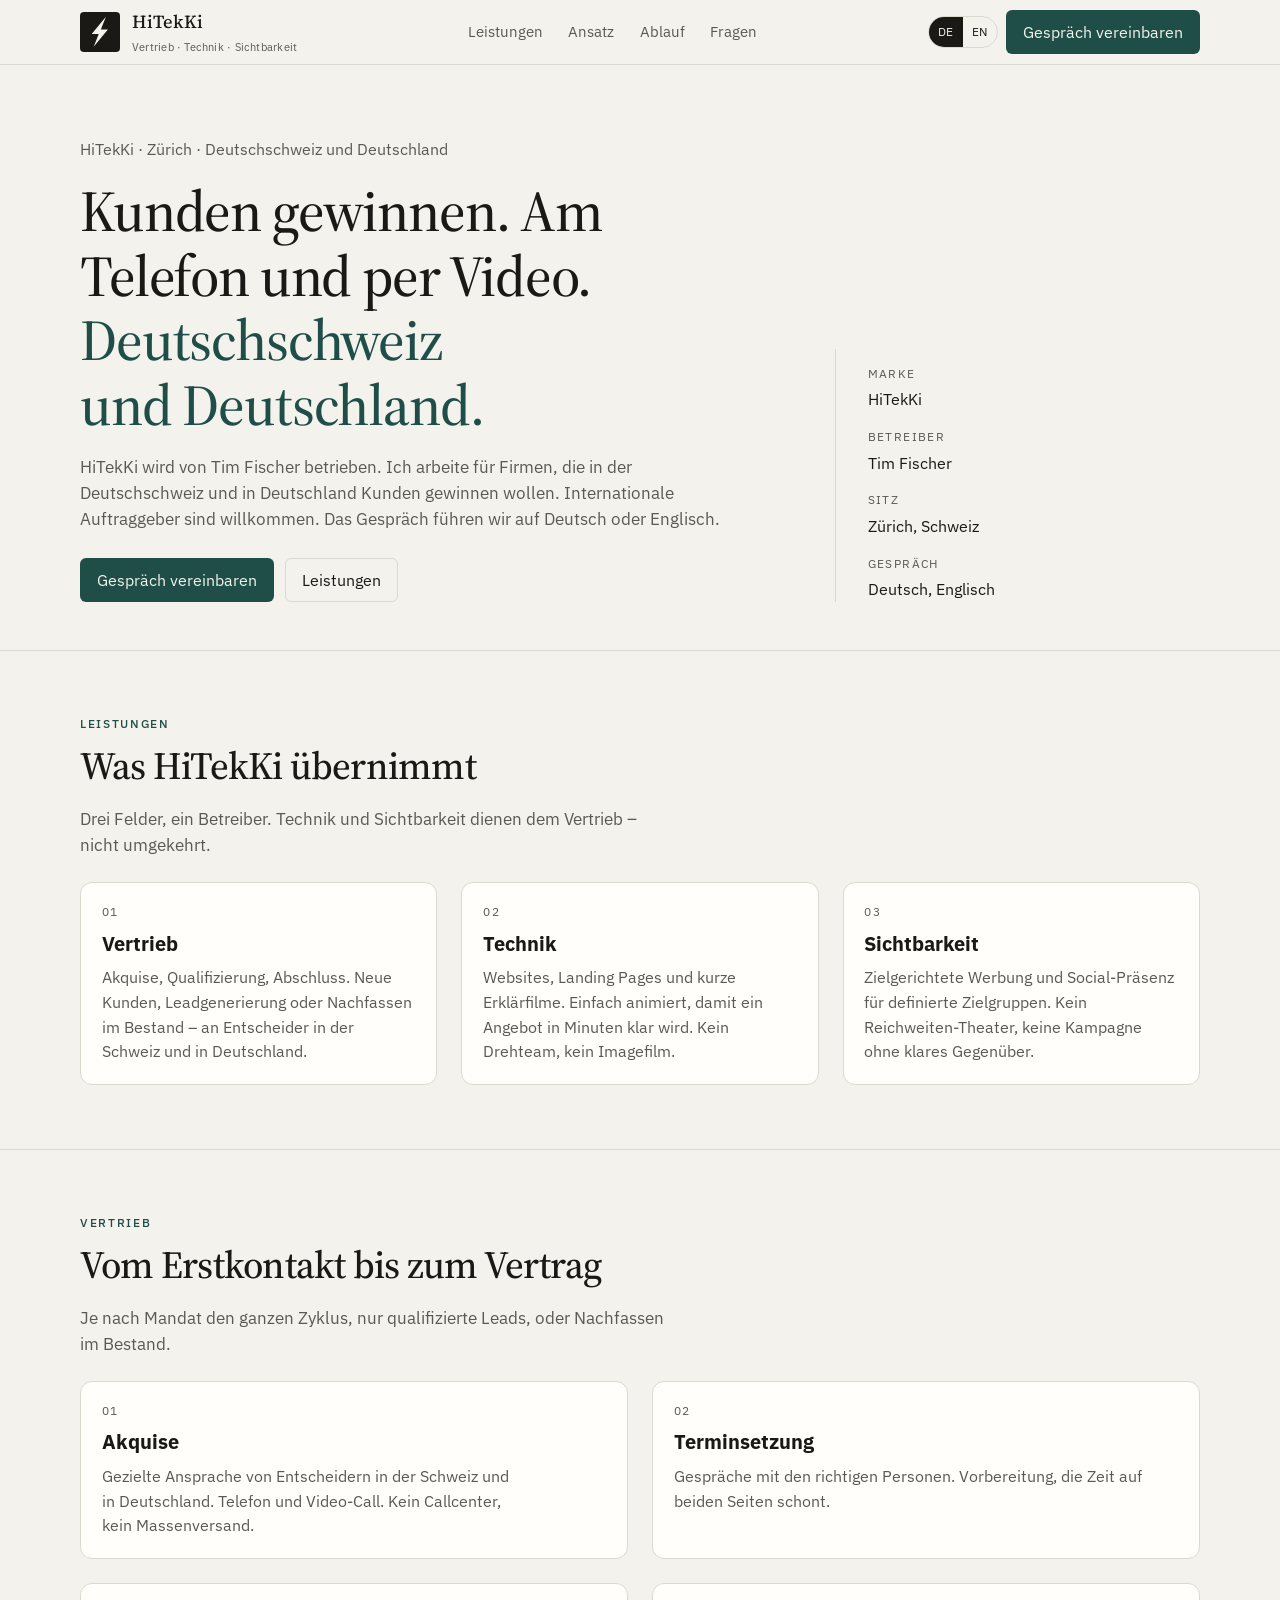
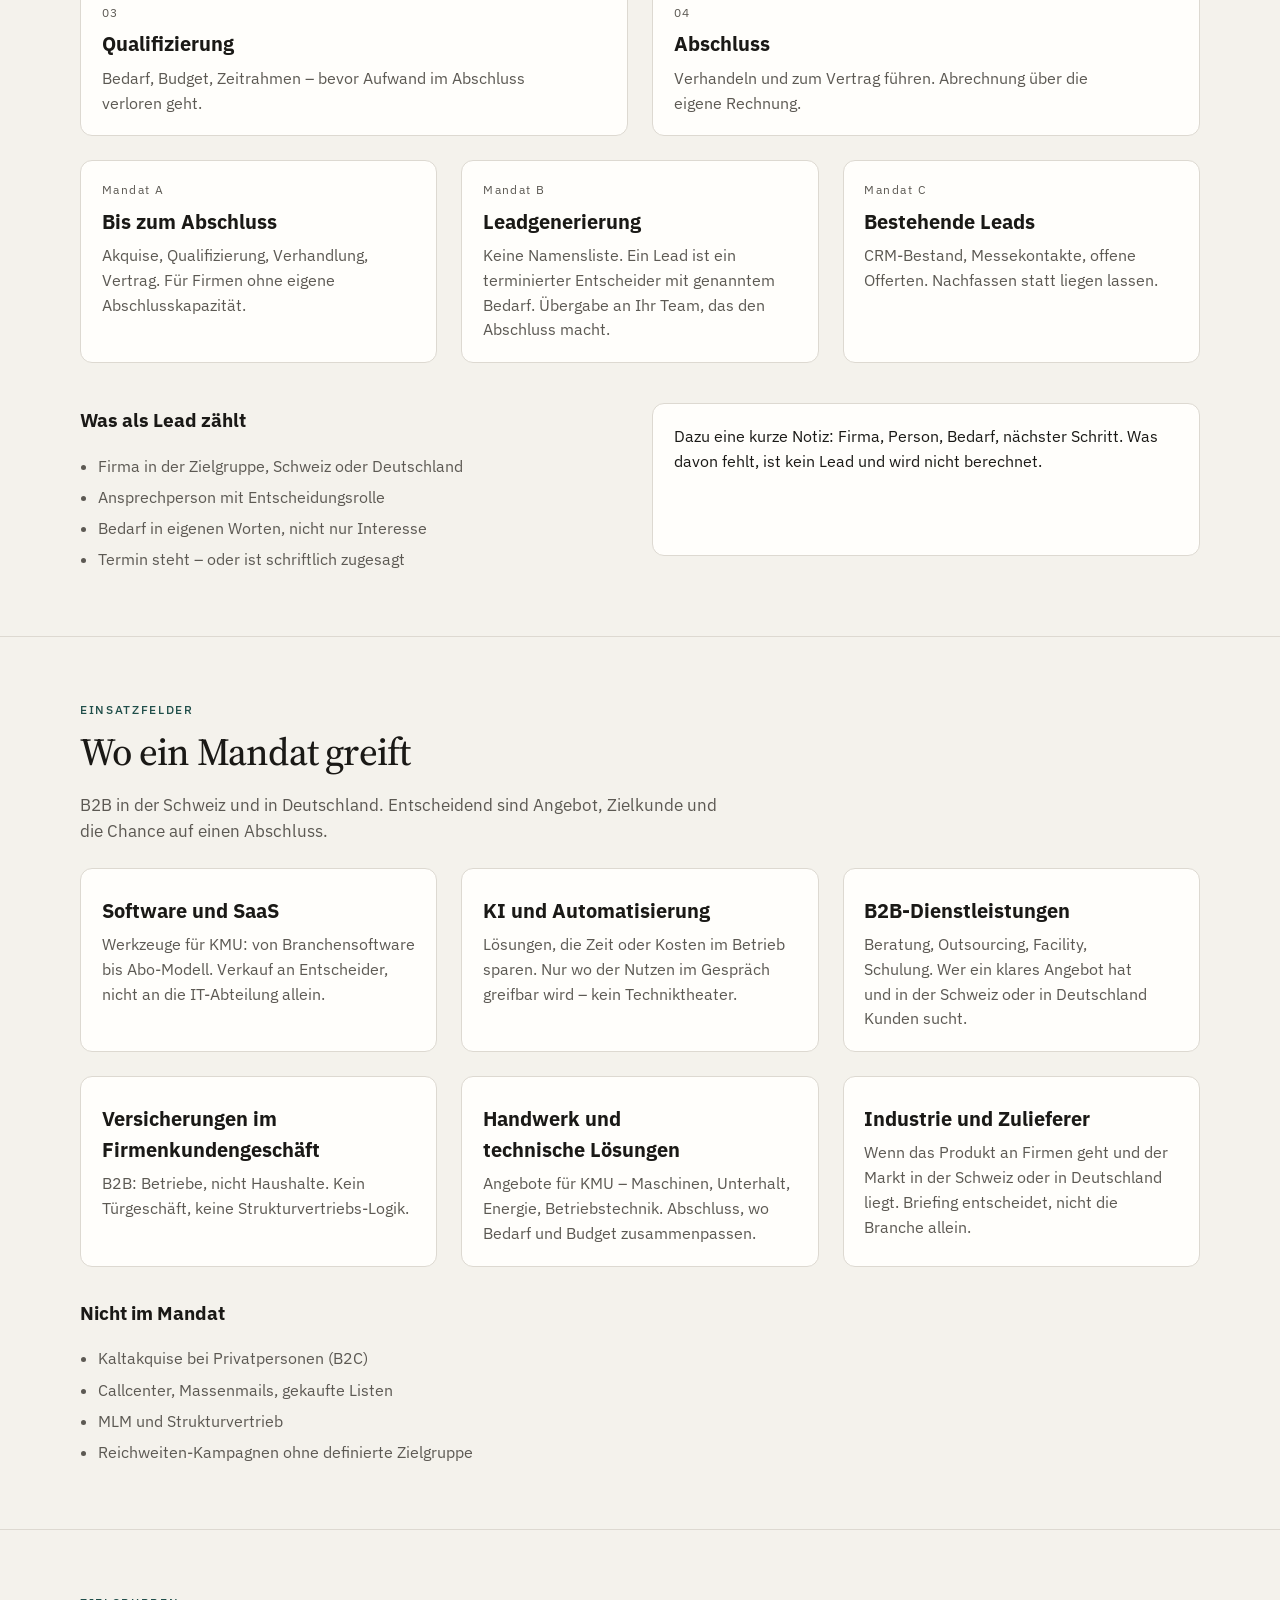
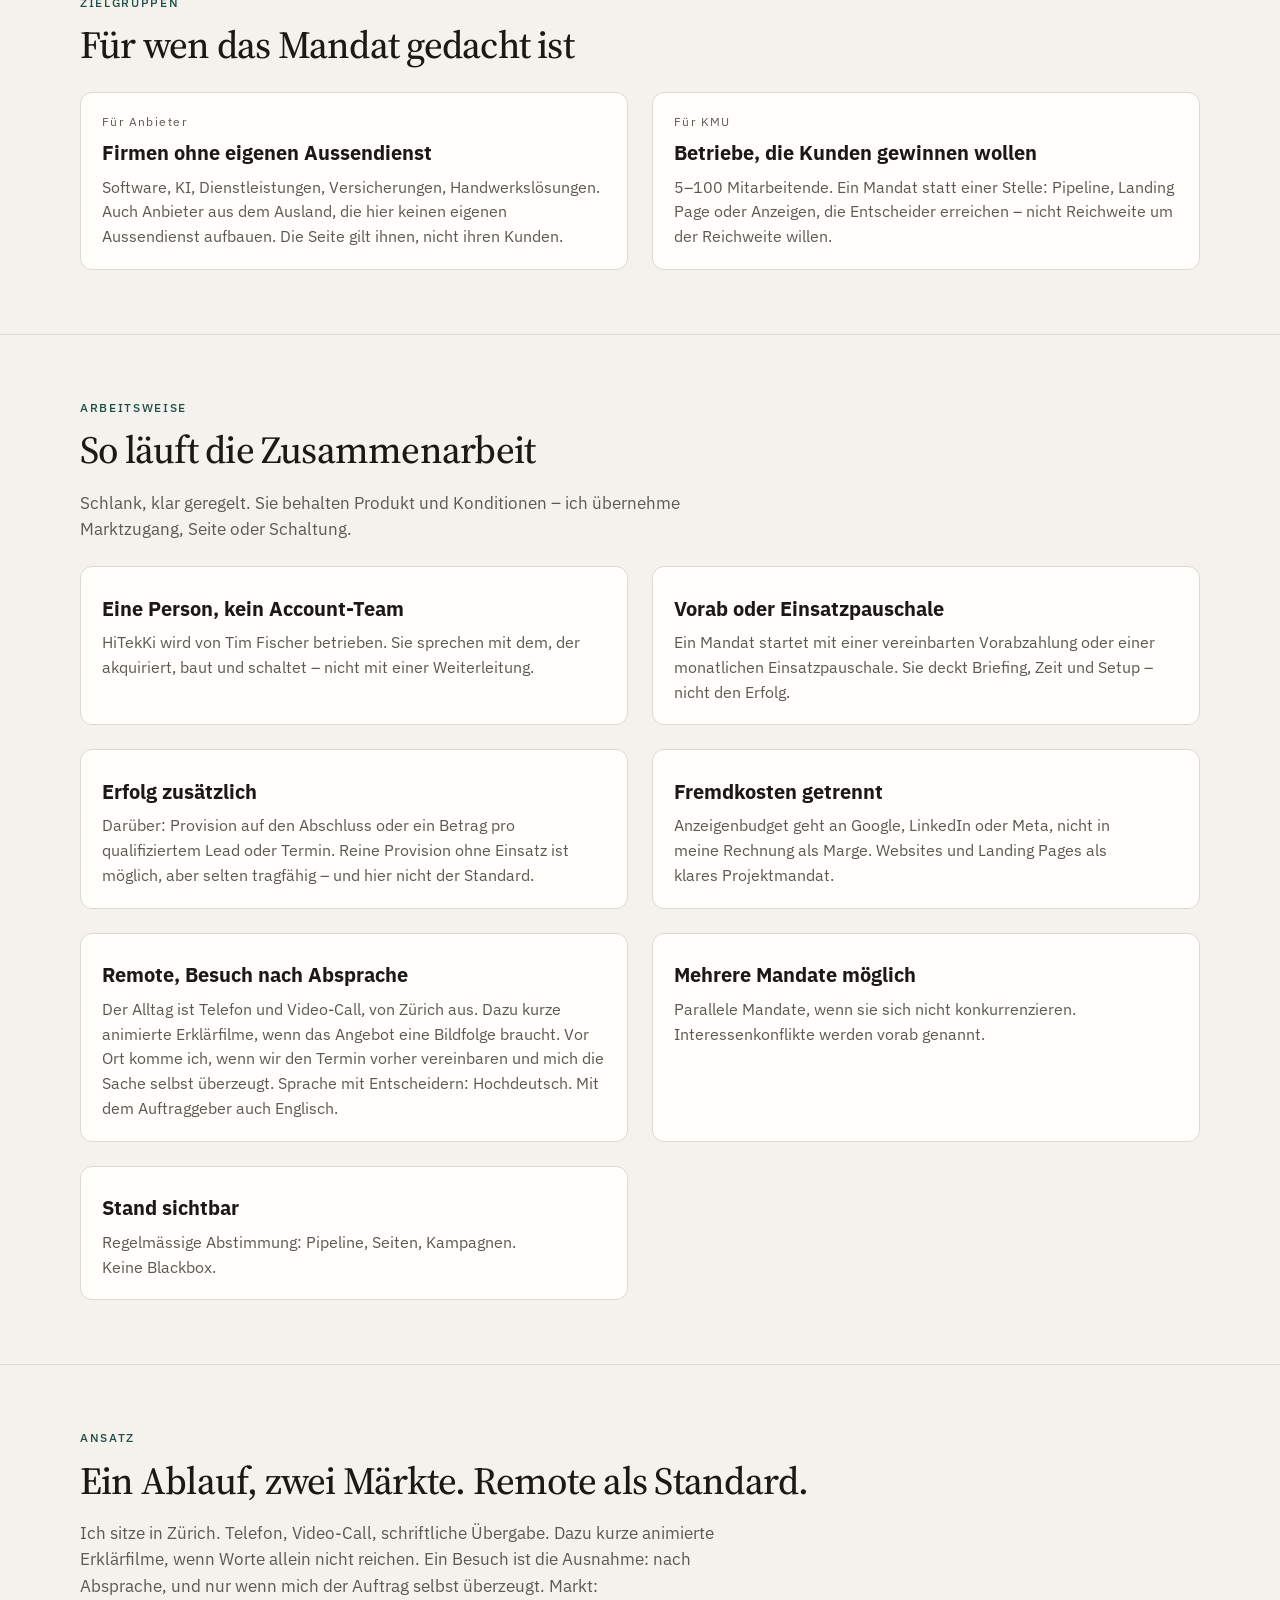
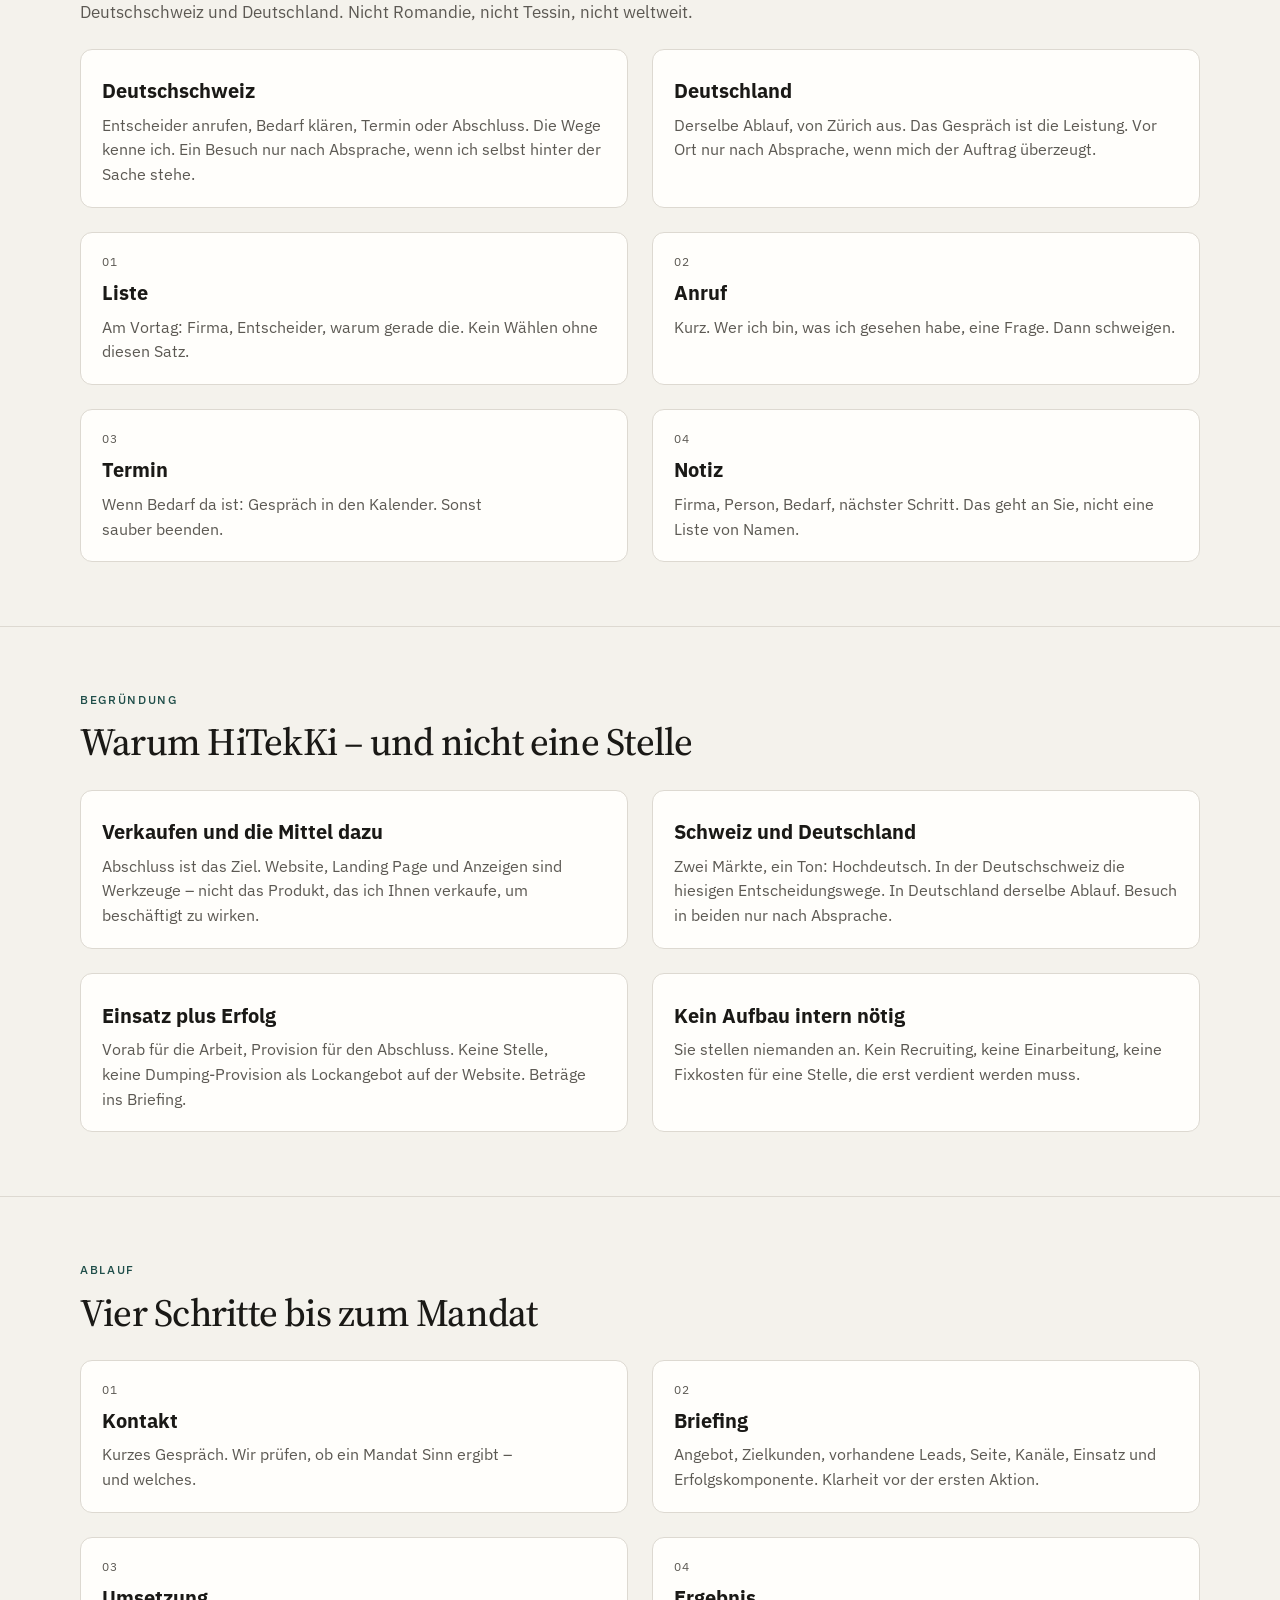
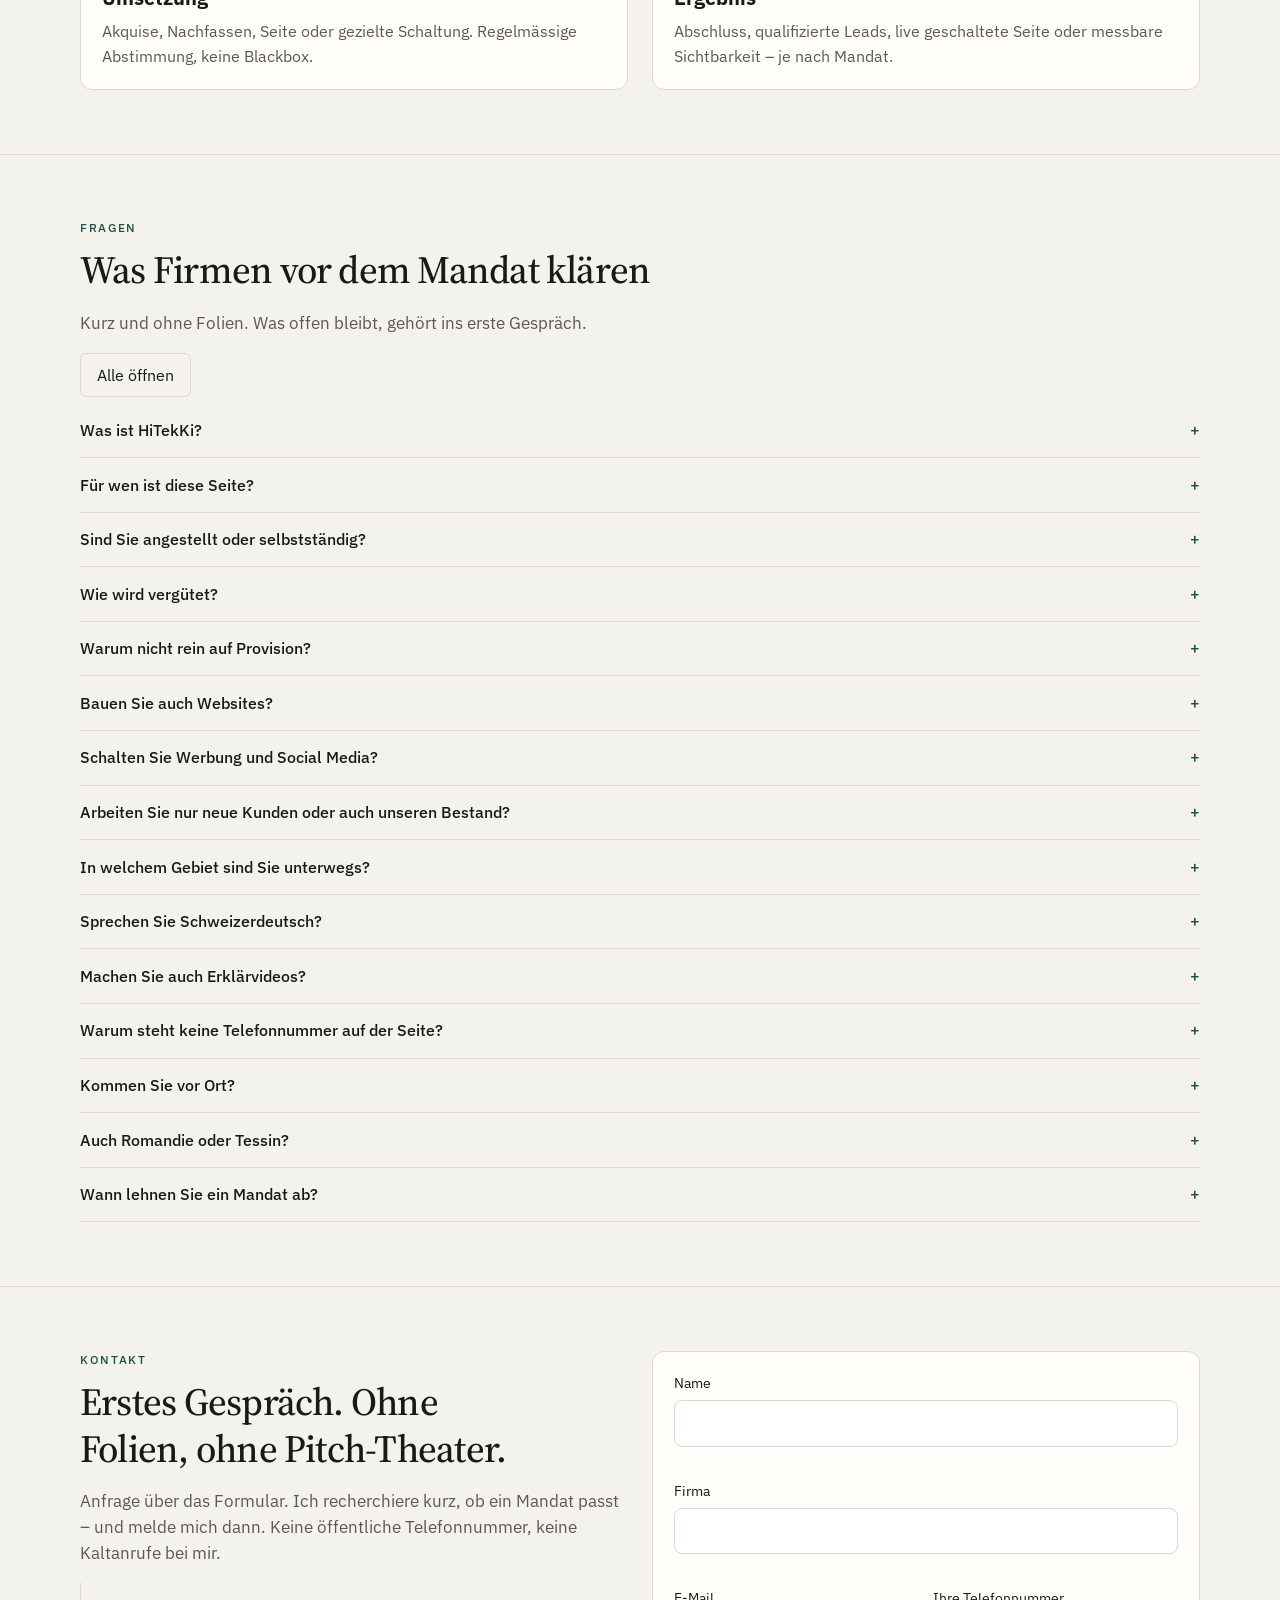
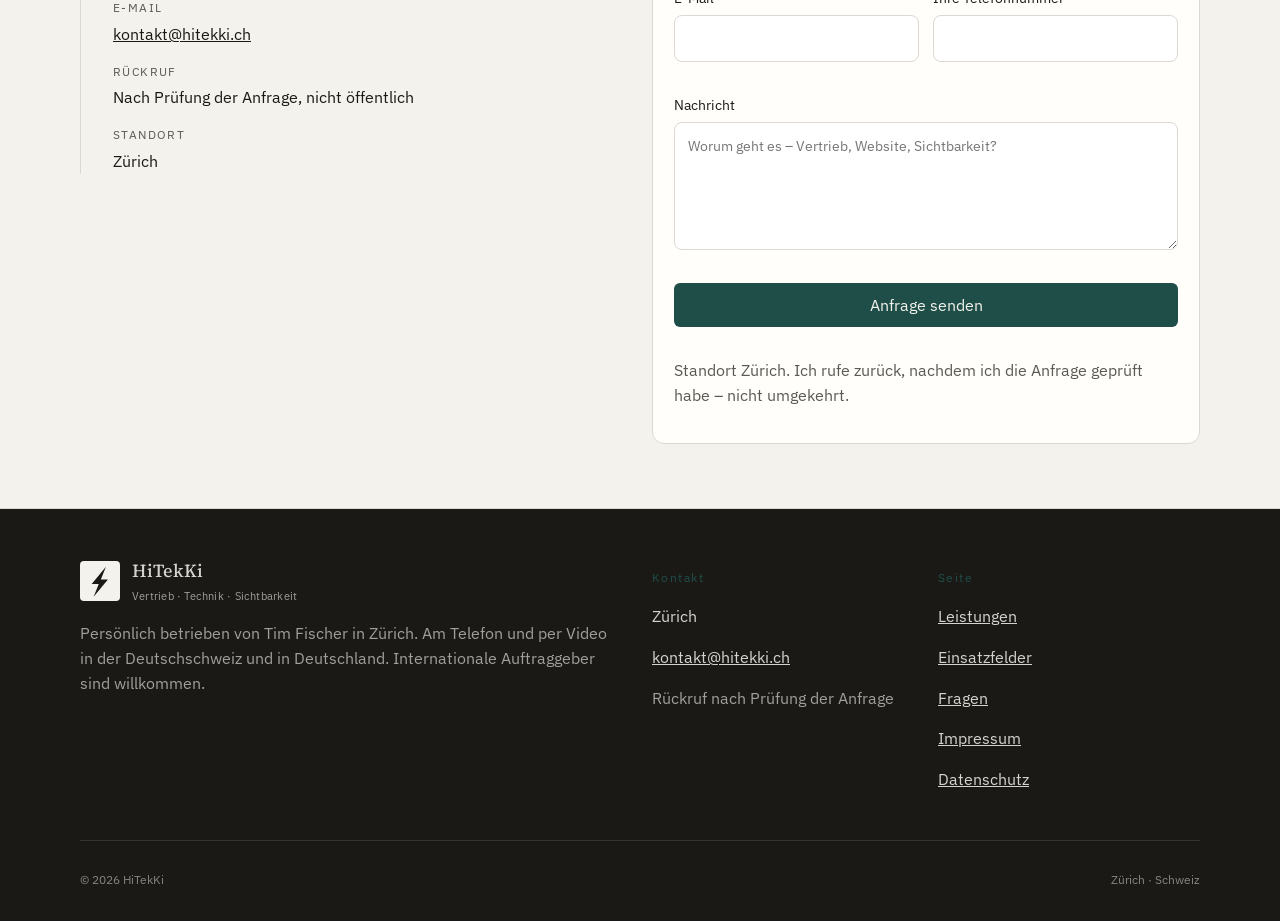
==== index.html @ 2781e3ed "Add index.html" ====
<!doctype html>
<html lang="de">
<head>
  <meta charset="utf-8">
  <meta name="viewport" content="width=device-width, initial-scale=1">
  <title>HiTekKi · Vertrieb · Technik · Sichtbarkeit</title>
  <meta name="description" content="HiTekKi – persönlich betrieben von Tim Fischer in Zürich. B2B-Vertrieb am Telefon und online für die Deutschschweiz und Deutschland.">
  <meta name="theme-color" content="#F4F2EC">
  <link rel="icon" href="favicon.svg" type="image/svg+xml">
  <link rel="preconnect" href="https://fonts.googleapis.com">
  <link rel="preconnect" href="https://fonts.gstatic.com" crossorigin>
  <link href="https://fonts.googleapis.com/css2?family=IBM+Plex+Sans:wght@400;500;600&family=Source+Serif+4:opsz,wght@8..60,500;8..60,600&display=swap" rel="stylesheet">
  <link rel="stylesheet" href="style.css">
</head>
<body>
  <header class="header">
    <div class="wrap header-bar">
      <a class="logo" href="index.html" aria-label="HiTekKi, Startseite">
        <span class="bolt" aria-hidden="true"><svg viewBox="0 0 76 136" fill="currentColor"><path d="M64.5 3 42.5 58.5H73L11.5 133 33.5 77.5H3Z"/></svg></span>
        <span><strong>HiTekKi</strong><small>Vertrieb · Technik · Sichtbarkeit</small></span>
      </a>
      <nav class="nav" aria-label="Hauptnavigation">
        <a href="#leistungen" data-i18n="nav.services">Leistungen</a>
        <a href="#ansatz" data-i18n="nav.approach">Ansatz</a>
        <a href="#ablauf" data-i18n="nav.process">Ablauf</a>
        <a href="#fragen" data-i18n="nav.questions">Fragen</a>
      </nav>
      <div class="header-actions">
        <div class="lang" role="group" aria-label="Sprache">
          <button type="button" data-lang="de" aria-pressed="true">DE</button>
          <button type="button" data-lang="en" aria-pressed="false">EN</button>
        </div>
        <a class="btn" href="#kontakt" data-i18n="nav.cta">Gespräch vereinbaren</a>
        <button class="menu-btn" type="button" data-menu aria-expanded="false" aria-label="Menü öffnen">Menü</button>
      </div>
    </div>
    <div class="wrap mobile-nav" data-mobile>
      <a href="#leistungen" data-i18n="nav.services">Leistungen</a>
      <a href="#ansatz" data-i18n="nav.approach">Ansatz</a>
      <a href="#ablauf" data-i18n="nav.process">Ablauf</a>
      <a href="#fragen" data-i18n="nav.questions">Fragen</a>
      <a href="#kontakt" data-i18n="nav.cta">Gespräch vereinbaren</a>
    </div>
  </header>

  <main>
    <section class="hero">
      <div class="wrap hero-grid">
        <div>
          <p class="muted">HiTekKi · Zürich · <span data-i18n="hero.place">Deutschschweiz und Deutschland</span></p>
          <h1><span data-i18n="hero.line">Kunden gewinnen. Am Telefon und per Video.</span><span class="pine" style="display:block" data-i18n="hero.accent">Deutschschweiz und Deutschland.</span></h1>
          <p class="lede" data-i18n="hero.body">HiTekKi wird von Tim Fischer betrieben. Ich arbeite für Firmen, die in der Deutschschweiz und in Deutschland Kunden gewinnen wollen. Internationale Auftraggeber sind willkommen. Das Gespräch führen wir auf Deutsch oder Englisch.</p>
          <div class="actions">
            <a class="btn" href="#kontakt" data-i18n="nav.cta">Gespräch vereinbaren</a>
            <a class="btn ghost" href="#leistungen" data-i18n="hero.services">Leistungen</a>
          </div>
        </div>
        <dl class="meta">
          <div><dt data-i18n="hero.brand">Marke</dt><dd>HiTekKi</dd></div>
          <div><dt data-i18n="hero.operator">Betreiber</dt><dd>Tim Fischer</dd></div>
          <div><dt data-i18n="hero.seat">Sitz</dt><dd>Zürich, Schweiz</dd></div>
          <div><dt data-i18n="hero.talk">Gespräch</dt><dd data-i18n="hero.talkValue">Deutsch, Englisch</dd></div>
        </dl>
      </div>
    </section>

    <section id="leistungen">
      <div class="wrap">
        <p class="kicker" data-i18n="pillars.kicker">Leistungen</p>
        <h2 data-i18n="pillars.title">Was HiTekKi übernimmt</h2>
        <p class="lede" data-i18n="pillars.body">Drei Felder, ein Betreiber. Technik und Sichtbarkeit dienen dem Vertrieb – nicht umgekehrt.</p>
        <div class="cards" style="margin-top:1.5rem">
          <article class="card"><p class="num">01</p><h3 data-i18n="p1.t">Vertrieb</h3><p data-i18n="p1.x">Akquise, Qualifizierung, Abschluss. Neue Kunden, Leadgenerierung oder Nachfassen im Bestand – an Entscheider in der Schweiz und in Deutschland.</p></article>
          <article class="card"><p class="num">02</p><h3 data-i18n="p2.t">Technik</h3><p data-i18n="p2.x">Websites, Landing Pages und kurze Erklärfilme. Einfach animiert, damit ein Angebot in Minuten klar wird. Kein Drehteam, kein Imagefilm.</p></article>
          <article class="card"><p class="num">03</p><h3 data-i18n="p3.t">Sichtbarkeit</h3><p data-i18n="p3.x">Zielgerichtete Werbung und Social-Präsenz für definierte Zielgruppen. Kein Reichweiten-Theater, keine Kampagne ohne klares Gegenüber.</p></article>
        </div>
      </div>
    </section>

    <section id="vertrieb">
      <div class="wrap">
        <p class="kicker" data-i18n="man.kicker">Vertrieb</p>
        <h2 data-i18n="man.title">Vom Erstkontakt bis zum Vertrag</h2>
        <p class="lede" data-i18n="man.body">Je nach Mandat den ganzen Zyklus, nur qualifizierte Leads, oder Nachfassen im Bestand.</p>
        <div class="grid-2" style="margin-top:1.5rem">
          <article class="item"><p class="num">01</p><h3 data-i18n="m1.t">Akquise</h3><p data-i18n="m1.x">Gezielte Ansprache von Entscheidern in der Schweiz und in Deutschland. Telefon und Video-Call. Kein Callcenter, kein Massenversand.</p></article>
          <article class="item"><p class="num">02</p><h3 data-i18n="m2.t">Terminsetzung</h3><p data-i18n="m2.x">Gespräche mit den richtigen Personen. Vorbereitung, die Zeit auf beiden Seiten schont.</p></article>
          <article class="item"><p class="num">03</p><h3 data-i18n="m3.t">Qualifizierung</h3><p data-i18n="m3.x">Bedarf, Budget, Zeitrahmen – bevor Aufwand im Abschluss verloren geht.</p></article>
          <article class="item"><p class="num">04</p><h3 data-i18n="m4.t">Abschluss</h3><p data-i18n="m4.x">Verhandeln und zum Vertrag führen. Abrechnung über die eigene Rechnung.</p></article>
        </div>
        <div class="cards" style="margin-top:1.5rem">
          <article class="card"><p class="num" data-i18n="a.k">Mandat A</p><h3 data-i18n="a.t">Bis zum Abschluss</h3><p data-i18n="a.x">Akquise, Qualifizierung, Verhandlung, Vertrag. Für Firmen ohne eigene Abschlusskapazität.</p></article>
          <article class="card"><p class="num" data-i18n="b.k">Mandat B</p><h3 data-i18n="b.t">Leadgenerierung</h3><p data-i18n="b.x">Keine Namensliste. Ein Lead ist ein terminierter Entscheider mit genanntem Bedarf. Übergabe an Ihr Team, das den Abschluss macht.</p></article>
          <article class="card"><p class="num" data-i18n="c.k">Mandat C</p><h3 data-i18n="c.t">Bestehende Leads</h3><p data-i18n="c.x">CRM-Bestand, Messekontakte, offene Offerten. Nachfassen statt liegen lassen.</p></article>
        </div>
        <div class="two" style="margin-top:1.5rem">
          <div>
            <h3 data-i18n="lead.title">Was als Lead zählt</h3>
            <ul class="clean">
              <li data-i18n="lead.1">Firma in der Zielgruppe, Schweiz oder Deutschland</li>
              <li data-i18n="lead.2">Ansprechperson mit Entscheidungsrolle</li>
              <li data-i18n="lead.3">Bedarf in eigenen Worten, nicht nur Interesse</li>
              <li data-i18n="lead.4">Termin steht – oder ist schriftlich zugesagt</li>
            </ul>
          </div>
          <p class="note" data-i18n="lead.note">Dazu eine kurze Notiz: Firma, Person, Bedarf, nächster Schritt. Was davon fehlt, ist kein Lead und wird nicht berechnet.</p>
        </div>
      </div>
    </section>

    <section id="einsatz">
      <div class="wrap">
        <p class="kicker" data-i18n="fields.kicker">Einsatzfelder</p>
        <h2 data-i18n="fields.title">Wo ein Mandat greift</h2>
        <p class="lede" data-i18n="fields.body">B2B in der Schweiz und in Deutschland. Entscheidend sind Angebot, Zielkunde und die Chance auf einen Abschluss.</p>
        <div class="grid-3" style="margin-top:1.5rem">
          <article class="card"><h3 data-i18n="f1.t">Software und SaaS</h3><p data-i18n="f1.x">Werkzeuge für KMU: von Branchensoftware bis Abo-Modell. Verkauf an Entscheider, nicht an die IT-Abteilung allein.</p></article>
          <article class="card"><h3 data-i18n="f2.t">KI und Automatisierung</h3><p data-i18n="f2.x">Lösungen, die Zeit oder Kosten im Betrieb sparen. Nur wo der Nutzen im Gespräch greifbar wird – kein Techniktheater.</p></article>
          <article class="card"><h3 data-i18n="f3.t">B2B-Dienstleistungen</h3><p data-i18n="f3.x">Beratung, Outsourcing, Facility, Schulung. Wer ein klares Angebot hat und in der Schweiz oder in Deutschland Kunden sucht.</p></article>
          <article class="card"><h3 data-i18n="f4.t">Versicherungen im Firmenkundengeschäft</h3><p data-i18n="f4.x">B2B: Betriebe, nicht Haushalte. Kein Türgeschäft, keine Strukturvertriebs-Logik.</p></article>
          <article class="card"><h3 data-i18n="f5.t">Handwerk und technische Lösungen</h3><p data-i18n="f5.x">Angebote für KMU – Maschinen, Unterhalt, Energie, Betriebstechnik. Abschluss, wo Bedarf und Budget zusammenpassen.</p></article>
          <article class="card"><h3 data-i18n="f6.t">Industrie und Zulieferer</h3><p data-i18n="f6.x">Wenn das Produkt an Firmen geht und der Markt in der Schweiz oder in Deutschland liegt. Briefing entscheidet, nicht die Branche allein.</p></article>
        </div>
        <h3 style="margin-top:2rem" data-i18n="out.title">Nicht im Mandat</h3>
        <ul class="clean">
          <li data-i18n="out.1">Kaltakquise bei Privatpersonen (B2C)</li>
          <li data-i18n="out.2">Callcenter, Massenmails, gekaufte Listen</li>
          <li data-i18n="out.3">MLM und Strukturvertrieb</li>
          <li data-i18n="out.4">Reichweiten-Kampagnen ohne definierte Zielgruppe</li>
        </ul>
      </div>
    </section>

    <section id="fuer-wen">
      <div class="wrap">
        <p class="kicker" data-i18n="aud.kicker">Zielgruppen</p>
        <h2 data-i18n="aud.title">Für wen das Mandat gedacht ist</h2>
        <div class="two" style="margin-top:1.5rem">
          <article class="card"><p class="num" data-i18n="aud1.k">Für Anbieter</p><h3 data-i18n="aud1.t">Firmen ohne eigenen Aussendienst</h3><p data-i18n="aud1.x">Software, KI, Dienstleistungen, Versicherungen, Handwerkslösungen. Auch Anbieter aus dem Ausland, die hier keinen eigenen Aussendienst aufbauen. Die Seite gilt ihnen, nicht ihren Kunden.</p></article>
          <article class="card"><p class="num" data-i18n="aud2.k">Für KMU</p><h3 data-i18n="aud2.t">Betriebe, die Kunden gewinnen wollen</h3><p data-i18n="aud2.x">5–100 Mitarbeitende. Ein Mandat statt einer Stelle: Pipeline, Landing Page oder Anzeigen, die Entscheider erreichen – nicht Reichweite um der Reichweite willen.</p></article>
        </div>
      </div>
    </section>

    <section id="arbeitsweise">
      <div class="wrap">
        <p class="kicker" data-i18n="met.kicker">Arbeitsweise</p>
        <h2 data-i18n="met.title">So läuft die Zusammenarbeit</h2>
        <p class="lede" data-i18n="met.body">Schlank, klar geregelt. Sie behalten Produkt und Konditionen – ich übernehme Marktzugang, Seite oder Schaltung.</p>
        <div class="grid-2" style="margin-top:1.5rem">
          <article class="item"><h3 data-i18n="w1.t">Eine Person, kein Account-Team</h3><p data-i18n="w1.x">HiTekKi wird von Tim Fischer betrieben. Sie sprechen mit dem, der akquiriert, baut und schaltet – nicht mit einer Weiterleitung.</p></article>
          <article class="item"><h3 data-i18n="w2.t">Vorab oder Einsatzpauschale</h3><p data-i18n="w2.x">Ein Mandat startet mit einer vereinbarten Vorabzahlung oder einer monatlichen Einsatzpauschale. Sie deckt Briefing, Zeit und Setup – nicht den Erfolg.</p></article>
          <article class="item"><h3 data-i18n="w3.t">Erfolg zusätzlich</h3><p data-i18n="w3.x">Darüber: Provision auf den Abschluss oder ein Betrag pro qualifiziertem Lead oder Termin. Reine Provision ohne Einsatz ist möglich, aber selten tragfähig – und hier nicht der Standard.</p></article>
          <article class="item"><h3 data-i18n="w4.t">Fremdkosten getrennt</h3><p data-i18n="w4.x">Anzeigenbudget geht an Google, LinkedIn oder Meta, nicht in meine Rechnung als Marge. Websites und Landing Pages als klares Projektmandat.</p></article>
          <article class="item"><h3 data-i18n="w5.t">Remote, Besuch nach Absprache</h3><p data-i18n="w5.x">Der Alltag ist Telefon und Video-Call, von Zürich aus. Dazu kurze animierte Erklärfilme, wenn das Angebot eine Bildfolge braucht. Vor Ort komme ich, wenn wir den Termin vorher vereinbaren und mich die Sache selbst überzeugt. Sprache mit Entscheidern: Hochdeutsch. Mit dem Auftraggeber auch Englisch.</p></article>
          <article class="item"><h3 data-i18n="w6.t">Mehrere Mandate möglich</h3><p data-i18n="w6.x">Parallele Mandate, wenn sie sich nicht konkurrenzieren. Interessenkonflikte werden vorab genannt.</p></article>
          <article class="item"><h3 data-i18n="w7.t">Stand sichtbar</h3><p data-i18n="w7.x">Regelmässige Abstimmung: Pipeline, Seiten, Kampagnen. Keine Blackbox.</p></article>
        </div>
      </div>
    </section>

    <section id="ansatz">
      <div class="wrap">
        <p class="kicker" data-i18n="app.kicker">Ansatz</p>
        <h2 data-i18n="app.title">Ein Ablauf, zwei Märkte. Remote als Standard.</h2>
        <p class="lede" data-i18n="app.body">Ich sitze in Zürich. Telefon, Video-Call, schriftliche Übergabe. Dazu kurze animierte Erklärfilme, wenn Worte allein nicht reichen. Ein Besuch ist die Ausnahme: nach Absprache, und nur wenn mich der Auftrag selbst überzeugt. Markt: Deutschschweiz und Deutschland. Nicht Romandie, nicht Tessin, nicht weltweit.</p>
        <div class="two" style="margin-top:1.5rem">
          <article class="card"><h3 data-i18n="mk1.t">Deutschschweiz</h3><p data-i18n="mk1.x">Entscheider anrufen, Bedarf klären, Termin oder Abschluss. Die Wege kenne ich. Ein Besuch nur nach Absprache, wenn ich selbst hinter der Sache stehe.</p></article>
          <article class="card"><h3 data-i18n="mk2.t">Deutschland</h3><p data-i18n="mk2.x">Derselbe Ablauf, von Zürich aus. Das Gespräch ist die Leistung. Vor Ort nur nach Absprache, wenn mich der Auftrag überzeugt.</p></article>
        </div>
        <div class="grid-2" style="margin-top:1.5rem">
          <article class="item"><p class="num">01</p><h3 data-i18n="d1.t">Liste</h3><p data-i18n="d1.x">Am Vortag: Firma, Entscheider, warum gerade die. Kein Wählen ohne diesen Satz.</p></article>
          <article class="item"><p class="num">02</p><h3 data-i18n="d2.t">Anruf</h3><p data-i18n="d2.x">Kurz. Wer ich bin, was ich gesehen habe, eine Frage. Dann schweigen.</p></article>
          <article class="item"><p class="num">03</p><h3 data-i18n="d3.t">Termin</h3><p data-i18n="d3.x">Wenn Bedarf da ist: Gespräch in den Kalender. Sonst sauber beenden.</p></article>
          <article class="item"><p class="num">04</p><h3 data-i18n="d4.t">Notiz</h3><p data-i18n="d4.x">Firma, Person, Bedarf, nächster Schritt. Das geht an Sie, nicht eine Liste von Namen.</p></article>
        </div>
      </div>
    </section>

    <section id="warum">
      <div class="wrap">
        <p class="kicker" data-i18n="why.kicker">Begründung</p>
        <h2 data-i18n="why.title">Warum HiTekKi – und nicht eine Stelle</h2>
        <div class="grid-2" style="margin-top:1.5rem">
          <article class="item"><h3 data-i18n="r1.t">Verkaufen und die Mittel dazu</h3><p data-i18n="r1.x">Abschluss ist das Ziel. Website, Landing Page und Anzeigen sind Werkzeuge – nicht das Produkt, das ich Ihnen verkaufe, um beschäftigt zu wirken.</p></article>
          <article class="item"><h3 data-i18n="r2.t">Schweiz und Deutschland</h3><p data-i18n="r2.x">Zwei Märkte, ein Ton: Hochdeutsch. In der Deutschschweiz die hiesigen Entscheidungswege. In Deutschland derselbe Ablauf. Besuch in beiden nur nach Absprache.</p></article>
          <article class="item"><h3 data-i18n="r3.t">Einsatz plus Erfolg</h3><p data-i18n="r3.x">Vorab für die Arbeit, Provision für den Abschluss. Keine Stelle, keine Dumping-Provision als Lockangebot auf der Website. Beträge ins Briefing.</p></article>
          <article class="item"><h3 data-i18n="r4.t">Kein Aufbau intern nötig</h3><p data-i18n="r4.x">Sie stellen niemanden an. Kein Recruiting, keine Einarbeitung, keine Fixkosten für eine Stelle, die erst verdient werden muss.</p></article>
        </div>
      </div>
    </section>

    <section id="ablauf">
      <div class="wrap">
        <p class="kicker" data-i18n="pro.kicker">Ablauf</p>
        <h2 data-i18n="pro.title">Vier Schritte bis zum Mandat</h2>
        <div class="grid-2" style="margin-top:1.5rem">
          <article class="item"><p class="num">01</p><h3 data-i18n="s1.t">Kontakt</h3><p data-i18n="s1.x">Kurzes Gespräch. Wir prüfen, ob ein Mandat Sinn ergibt – und welches.</p></article>
          <article class="item"><p class="num">02</p><h3 data-i18n="s2.t">Briefing</h3><p data-i18n="s2.x">Angebot, Zielkunden, vorhandene Leads, Seite, Kanäle, Einsatz und Erfolgskomponente. Klarheit vor der ersten Aktion.</p></article>
          <article class="item"><p class="num">03</p><h3 data-i18n="s3.t">Umsetzung</h3><p data-i18n="s3.x">Akquise, Nachfassen, Seite oder gezielte Schaltung. Regelmässige Abstimmung, keine Blackbox.</p></article>
          <article class="item"><p class="num">04</p><h3 data-i18n="s4.t">Ergebnis</h3><p data-i18n="s4.x">Abschluss, qualifizierte Leads, live geschaltete Seite oder messbare Sichtbarkeit – je nach Mandat.</p></article>
        </div>
      </div>
    </section>

    <section id="fragen">
      <div class="wrap">
        <p class="kicker" data-i18n="faq.kicker">Fragen</p>
        <h2 data-i18n="faq.title">Was Firmen vor dem Mandat klären</h2>
        <p class="lede" data-i18n="faq.body">Kurz und ohne Folien. Was offen bleibt, gehört ins erste Gespräch.</p>
        <p class="faq-tools"><button class="btn ghost" type="button" data-faq-toggle data-open="0" data-i18n="faq.open">Alle öffnen</button></p>
        <div id="faq-list">
          <details><summary data-i18n="q1">Was ist HiTekKi?</summary><p data-i18n="a1">Die Marke für meine Arbeit: Vertrieb, Technik, Sichtbarkeit. Betreiber bin ich, Tim Fischer, selbstständig in Zürich. Kein Team hinter der Kulisse, kein Dialekt, keine Agentur mit zehn Logos.</p></details>
          <details><summary data-i18n="q2">Für wen ist diese Seite?</summary><p data-i18n="a2">Für Firmen, die in der Deutschschweiz oder in Deutschland verkaufen wollen. Der Auftraggeber darf im Ausland sitzen. Mit ihm spreche ich Deutsch oder Englisch, mit seinen Kunden auf Hochdeutsch.</p></details>
          <details><summary data-i18n="q3">Sind Sie angestellt oder selbstständig?</summary><p data-i18n="a3">Selbstständig. Eigene Rechnung, kein Arbeitsvertrag. Sie beauftragen ein Mandat. Das ist für Partner und Sozialversicherungen der saubere Weg.</p></details>
          <details><summary data-i18n="q4">Wie wird vergütet?</summary><p data-i18n="a4">Drei Teile, klar getrennt: eine Vorabzahlung oder Einsatzpauschale für die Arbeit; Provision oder Betrag pro qualifiziertem Lead, wenn es um Vertrieb geht; Anzeigenbudget direkt an die Plattform. Websites als Projektmandat. Beträge im Gespräch, nicht als Dumping auf der Seite.</p></details>
          <details><summary data-i18n="q5">Warum nicht rein auf Provision?</summary><p data-i18n="a5">Weil seriöse Akquise Zeit kostet, bevor der erste Abschluss da ist. Ohne Einsatz tragen nur Mandate mit sehr hoher Abschlusswahrscheinlichkeit. Ein kleines Fixum oder eine Vorabzahlung filtert ausserdem Anfragen, die nicht ernst gemeint sind – für beide Seiten.</p></details>
          <details><summary data-i18n="q6">Bauen Sie auch Websites?</summary><p data-i18n="a6">Ja – Seiten und Landing Pages, die Anfragen oder Abschlüsse tragen. Kein Design um des Designs willen.</p></details>
          <details><summary data-i18n="q7">Schalten Sie Werbung und Social Media?</summary><p data-i18n="a7">Ja, zielgerichtet: Suchanzeigen, LinkedIn, wo nötig Meta. Zielgruppe und Angebot zuerst, Kanal danach. Kein TikTok-Entertainment, keine Reichweite ohne Entscheider.</p></details>
          <details><summary data-i18n="q8">Arbeiten Sie nur neue Kunden oder auch unseren Bestand?</summary><p data-i18n="a8">Beides. Neue Akquise, Leadgenerierung für Ihr Team oder Nachfassen von CRM, Messekontakten und offenen Offerten.</p></details>
          <details><summary data-i18n="q9">In welchem Gebiet sind Sie unterwegs?</summary><p data-i18n="a9">Sitz Zürich. Normalfall ist Telefon und Video-Call, in der Deutschschweiz und in Deutschland. Ein Besuch ist möglich, vorher abgesprochen, und nur wenn mich der Auftrag selbst überzeugt.</p></details>
          <details><summary data-i18n="q10">Sprechen Sie Schweizerdeutsch?</summary><p data-i18n="a10">Nein. Gespräche mit Entscheidern auf Hochdeutsch. Das gilt in der Deutschschweiz und in Deutschland. Mit dem Auftraggeber auch auf Englisch.</p></details>
          <details><summary data-i18n="q11">Machen Sie auch Erklärvideos?</summary><p data-i18n="a11">Ja. Kurze, einfach animierte Filme und Video-Präsentationen, die ein Angebot verständlich machen. Kein Kamerateam, kein Hochglanz. Der Film dient dem Gespräch, nicht der Selbstdarstellung.</p></details>
          <details><summary data-i18n="q12">Warum steht keine Telefonnummer auf der Seite?</summary><p data-i18n="a12">Weil ich Anfragen zuerst prüfe: Firma, Angebot, ob ein Mandat sinnvoll ist. Danach der Rückruf. Keine öffentliche Nummer, keine ungefilterten Anrufe.</p></details>
          <details><summary data-i18n="q13">Kommen Sie vor Ort?</summary><p data-i18n="a13">Nach Absprache, ja. Remote bleibt der Normalfall. Ich komme, wenn der Termin vorher steht und mich die Sache selbst interessiert. Nicht als Aussendienst auf Abruf.</p></details>
          <details><summary data-i18n="q14">Auch Romandie oder Tessin?</summary><p data-i18n="a14">Nein. Gespräche mit Entscheidern auf Hochdeutsch. Markt ist die Deutschschweiz und Deutschland, nicht die französisch- oder italienischsprachige Schweiz.</p></details>
          <details><summary data-i18n="q15">Wann lehnen Sie ein Mandat ab?</summary><p data-i18n="a15">Wenn Angebot, Markt oder Konditionen nicht tragen. Lieber kein Mandat als Aktivität ohne Abschlusschance.</p></details>
        </div>
      </div>
    </section>

    <section id="kontakt">
      <div class="wrap split">
        <div>
          <p class="kicker" data-i18n="con.kicker">Kontakt</p>
          <h2 data-i18n="con.title">Erstes Gespräch. Ohne Folien, ohne Pitch-Theater.</h2>
          <p class="lede" data-i18n="con.body">Anfrage über das Formular. Ich recherchiere kurz, ob ein Mandat passt – und melde mich dann. Keine öffentliche Telefonnummer, keine Kaltanrufe bei mir.</p>
          <dl class="meta">
            <div><dt data-i18n="con.email">E-Mail</dt><dd><a href="mailto:kontakt@hitekki.ch">kontakt@hitekki.ch</a></dd></div>
            <div><dt data-i18n="con.callback">Rückruf</dt><dd data-i18n="con.callbackValue">Nach Prüfung der Anfrage, nicht öffentlich</dd></div>
            <div><dt data-i18n="con.location">Standort</dt><dd>Zürich</dd></div>
          </dl>
        </div>
        <div>
          <form data-form novalidate>
            <label><span data-i18n="form.name">Name</span><input name="name" autocomplete="name" required><span class="error" data-err="name"></span></label>
            <label><span data-i18n="form.company">Firma</span><input name="company" autocomplete="organization" required><span class="error" data-err="company"></span></label>
            <div class="form-row">
              <label><span data-i18n="form.email">E-Mail</span><input name="email" type="email" autocomplete="email" required><span class="error" data-err="email"></span></label>
              <label><span data-i18n="form.phone">Ihre Telefonnummer</span><input name="phone" type="tel" autocomplete="tel" required><span class="error" data-err="phone"></span></label>
            </div>
            <label><span data-i18n="form.message">Nachricht</span><textarea name="message" data-i18n-ph="form.ph" placeholder="Worum geht es – Vertrieb, Website, Sichtbarkeit?" required></textarea><span class="error" data-err="message"></span></label>
            <button class="btn" type="submit" data-i18n="form.submit">Anfrage senden</button>
            <p class="muted" data-i18n="form.note">Standort Zürich. Ich rufe zurück, nachdem ich die Anfrage geprüft habe – nicht umgekehrt.</p>
          </form>
          <div class="card thanks" data-thanks>
            <h3 data-i18n="form.thanks">Danke für die Anfrage.</h3>
            <p data-i18n="form.thanksBody">Ich prüfe, ob ein Mandat passt, und melde mich in der Regel innerhalb von zwei Arbeitstagen.</p>
          </div>
        </div>
      </div>
    </section>
  </main>

  <footer class="footer">
    <div class="wrap foot-grid">
      <div>
        <a class="logo" href="index.html">
          <span class="bolt" aria-hidden="true"><svg viewBox="0 0 76 136" fill="currentColor"><path d="M64.5 3 42.5 58.5H73L11.5 133 33.5 77.5H3Z"/></svg></span>
          <span><strong>HiTekKi</strong><small>Vertrieb · Technik · Sichtbarkeit</small></span>
        </a>
        <p class="dim" data-i18n="foot.blurb">Persönlich betrieben von Tim Fischer in Zürich. Am Telefon und per Video in der Deutschschweiz und in Deutschland. Internationale Auftraggeber sind willkommen.</p>
      </div>
      <div class="legal-links">
        <div>
          <p class="num" data-i18n="foot.contact">Kontakt</p>
          <p>Zürich</p>
          <p><a href="mailto:kontakt@hitekki.ch">kontakt@hitekki.ch</a></p>
          <p class="dim" data-i18n="foot.callback">Rückruf nach Prüfung der Anfrage</p>
        </div>
        <div>
          <p class="num" data-i18n="foot.page">Seite</p>
          <p><a href="#leistungen" data-i18n="foot.services">Leistungen</a></p>
          <p><a href="#einsatz" data-i18n="foot.fields">Einsatzfelder</a></p>
          <p><a href="#fragen" data-i18n="foot.questions">Fragen</a></p>
          <p><a href="impressum.html" data-i18n="foot.imprint">Impressum</a></p>
          <p><a href="datenschutz.html" data-i18n="foot.privacy">Datenschutz</a></p>
        </div>
      </div>
    </div>
    <div class="wrap foot-bottom">
      <p>© 2026 HiTekKi</p>
      <p>Zürich · Schweiz</p>
    </div>
  </footer>
  <script src="script.js"></script>
</body>
</html>
---- style.css ----
:root {
  --paper: #f4f2ec;
  --cream: #fffefb;
  --ink: #1a1916;
  --muted: #5c5953;
  --pine: #1f4e49;
  --pine-hover: #173c38;
  --line: #ddd9d1;
  --sans: "IBM Plex Sans", "Helvetica Neue", Helvetica, Arial, sans-serif;
  --serif: "Source Serif 4", Palatino, "Palatino Linotype", serif;
}

* { box-sizing: border-box; }
html { scroll-behavior: smooth; scroll-padding-top: 5.5rem; }
body {
  margin: 0;
  background: var(--paper);
  color: var(--ink);
  font-family: var(--sans);
  font-size: 16px;
  line-height: 1.55;
}
img, svg { display: block; max-width: 100%; }
a { color: inherit; }
button, input, textarea { font: inherit; color: inherit; }
h1, h2, h3 { text-wrap: balance; }
p { text-wrap: pretty; }

.wrap {
  width: min(70rem, calc(100% - 2.5rem));
  margin-inline: auto;
}
.kicker {
  margin: 0;
  font-size: 0.75rem;
  font-weight: 500;
  letter-spacing: 0.14em;
  text-transform: uppercase;
  color: var(--pine);
}
h1, h2 { font-family: var(--serif); font-weight: 500; letter-spacing: -0.02em; }
h1 { font-size: clamp(2.2rem, 5vw, 3.6rem); line-height: 1.12; margin: 1.1rem 0 0; }
h2 { font-size: clamp(1.8rem, 3vw, 2.5rem); line-height: 1.2; margin: 0.6rem 0 0; }
.lede { max-width: 40rem; color: var(--muted); font-size: 1.05rem; }
.muted { color: var(--muted); }
.pine { color: var(--pine); }

.header {
  position: sticky;
  top: 0;
  z-index: 20;
  background: rgba(244, 242, 236, 0.95);
  border-bottom: 1px solid var(--line);
  backdrop-filter: blur(8px);
}
.header-bar {
  display: flex;
  align-items: center;
  justify-content: space-between;
  gap: 1rem;
  height: 4rem;
}
.logo {
  display: flex;
  align-items: center;
  gap: 0.75rem;
  text-decoration: none;
}
.bolt {
  width: 2.5rem;
  height: 2.5rem;
  display: grid;
  place-items: center;
  background: var(--ink);
  color: var(--paper);
  border-radius: 4px;
}
.bolt svg { width: 1.1rem; height: auto; }
.logo strong { display: block; font-family: var(--serif); font-size: 1.15rem; font-weight: 500; }
.logo small { display: block; margin-top: 0.15rem; color: var(--muted); font-size: 0.68rem; letter-spacing: 0.02em; }
.nav { display: none; gap: 1.6rem; }
.nav a { text-decoration: none; color: var(--muted); font-size: 0.92rem; }
.nav a:hover { color: var(--ink); }
.header-actions { display: flex; align-items: center; gap: 0.5rem; }
.lang { display: flex; border: 1px solid var(--line); border-radius: 999px; overflow: hidden; }
.lang button {
  border: 0;
  background: transparent;
  padding: 0.35rem 0.6rem;
  cursor: pointer;
  font-size: 0.75rem;
}
.lang button[aria-pressed="true"] { background: var(--ink); color: var(--paper); }
.btn {
  display: inline-flex;
  align-items: center;
  justify-content: center;
  gap: 0.4rem;
  min-height: 2.7rem;
  padding: 0.55rem 1rem;
  border-radius: 6px;
  text-decoration: none;
  border: 1px solid transparent;
  cursor: pointer;
  background: var(--pine);
  color: var(--paper);
}
.btn:hover { background: var(--pine-hover); }
.btn.ghost { background: transparent; color: var(--ink); border-color: var(--line); }
.btn.ghost:hover { background: var(--cream); }
.menu-btn { display: inline-flex; background: transparent; border: 0; cursor: pointer; padding: 0.4rem; }
.mobile-nav {
  display: none;
  border-top: 1px solid var(--line);
  padding: 0.5rem 0 1rem;
}
.mobile-nav a {
  display: block;
  padding: 0.85rem 0;
  border-bottom: 1px solid var(--line);
  text-decoration: none;
  font-family: var(--serif);
  font-size: 1.4rem;
}
.mobile-nav.open { display: block; }

.hero { border-bottom: 1px solid var(--line); padding: 3.5rem 0 3rem; }
.hero-grid, .split, .two, .cards, .grid-3, .grid-2 { display: grid; gap: 1.5rem; }
.meta { margin: 2rem 0 0; }
.meta div { padding-top: 1rem; }
.meta dt { font-size: 0.72rem; letter-spacing: 0.12em; text-transform: uppercase; color: var(--muted); }
.meta dd { margin: 0.3rem 0 0; }
.actions { display: flex; flex-wrap: wrap; gap: 0.7rem; margin-top: 1.6rem; }

section { padding: 4rem 0; border-bottom: 1px solid var(--line); }
.card, .item, form, .note {
  background: var(--cream);
  border: 1px solid var(--line);
  border-radius: 12px;
  padding: 1.25rem 1.3rem;
}
.num { font-size: 0.75rem; letter-spacing: 0.12em; color: var(--pine); }
.card h3, .item h3 { margin: 0.35rem 0 0.4rem; font-size: 1.25rem; }
.card p, .item p { margin: 0; color: var(--muted); }
ul.clean { margin: 0; padding-left: 1.1rem; color: var(--muted); }
ul.clean li + li { margin-top: 0.4rem; }

details {
  border-bottom: 1px solid var(--line);
  padding: 0.9rem 0;
}
details summary {
  cursor: pointer;
  font-weight: 500;
  list-style: none;
  display: flex;
  justify-content: space-between;
  gap: 1rem;
}
details summary::-webkit-details-marker { display: none; }
details summary::after { content: "+"; color: var(--pine); }
details[open] summary::after { content: "\u2013"; }
details p { color: var(--muted); margin: 0.7rem 0 0.2rem; }
.faq-tools { margin: 1rem 0 0.4rem; }

form { display: grid; gap: 0.9rem; }
label { display: grid; gap: 0.35rem; font-size: 0.9rem; }
input, textarea {
  width: 100%;
  border: 1px solid var(--line);
  background: #fff;
  border-radius: 8px;
  padding: 0.7rem 0.8rem;
}
textarea { min-height: 8rem; resize: vertical; }
.error { color: #8a2e2e; font-size: 0.8rem; min-height: 1em; }
.form-row { display: grid; gap: 0.9rem; }
.thanks { display: none; }
.thanks.show { display: block; }
form.hide { display: none; }

.footer {
  background: var(--ink);
  color: rgba(244, 242, 236, 0.86);
  padding: 3rem 0 1.2rem;
}
.footer a { color: inherit; }
.footer .logo small, .footer .dim { color: rgba(244, 242, 236, 0.62); }
.footer .bolt { background: var(--paper); color: var(--ink); }
.foot-grid, .legal-links { display: grid; gap: 1.5rem; }
.foot-bottom {
  display: flex;
  justify-content: space-between;
  gap: 1rem;
  flex-wrap: wrap;
  margin-top: 2rem;
  padding-top: 1rem;
  border-top: 1px solid rgba(244, 242, 236, 0.12);
  font-size: 0.78rem;
  color: rgba(244, 242, 236, 0.5);
}
.legal { padding: 3.5rem 0 4rem; max-width: 42rem; }
.legal h1 { font-size: 2.4rem; }
.legal h2 { font-size: 1.45rem; margin-top: 2rem; }
.legal p { color: var(--muted); }
.back { color: var(--muted); }

@media (min-width: 800px) {
  .wrap { width: min(70rem, calc(100% - 4rem)); }
  .nav { display: flex; }
  .menu-btn { display: none; }
  .hero-grid { grid-template-columns: 1.6fr 0.8fr; align-items: end; }
  .meta { margin: 0; padding-left: 2rem; border-left: 1px solid var(--line); }
  .cards, .grid-3 { grid-template-columns: repeat(3, 1fr); }
  .grid-2, .two, .split, .form-row, .foot-grid { grid-template-columns: 1fr 1fr; }
  .legal-links { grid-template-columns: 1fr 1fr; }
}
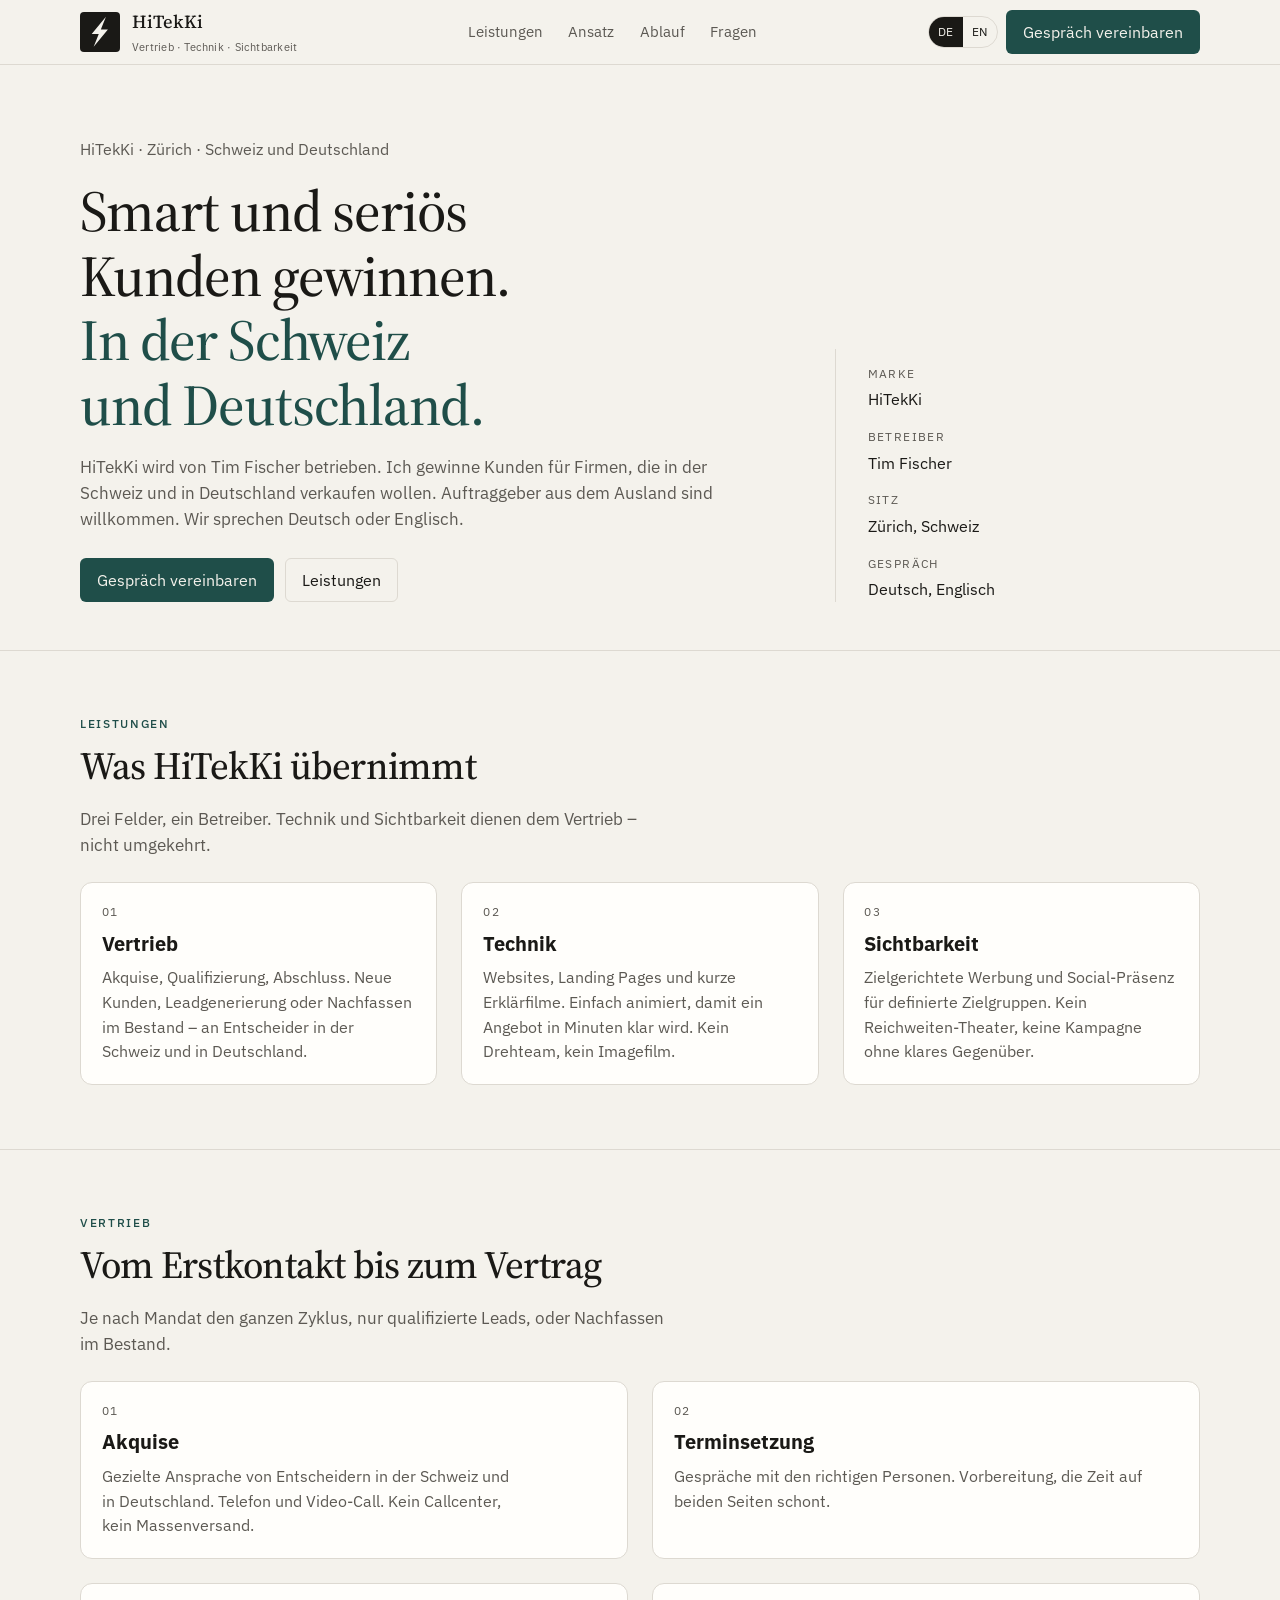
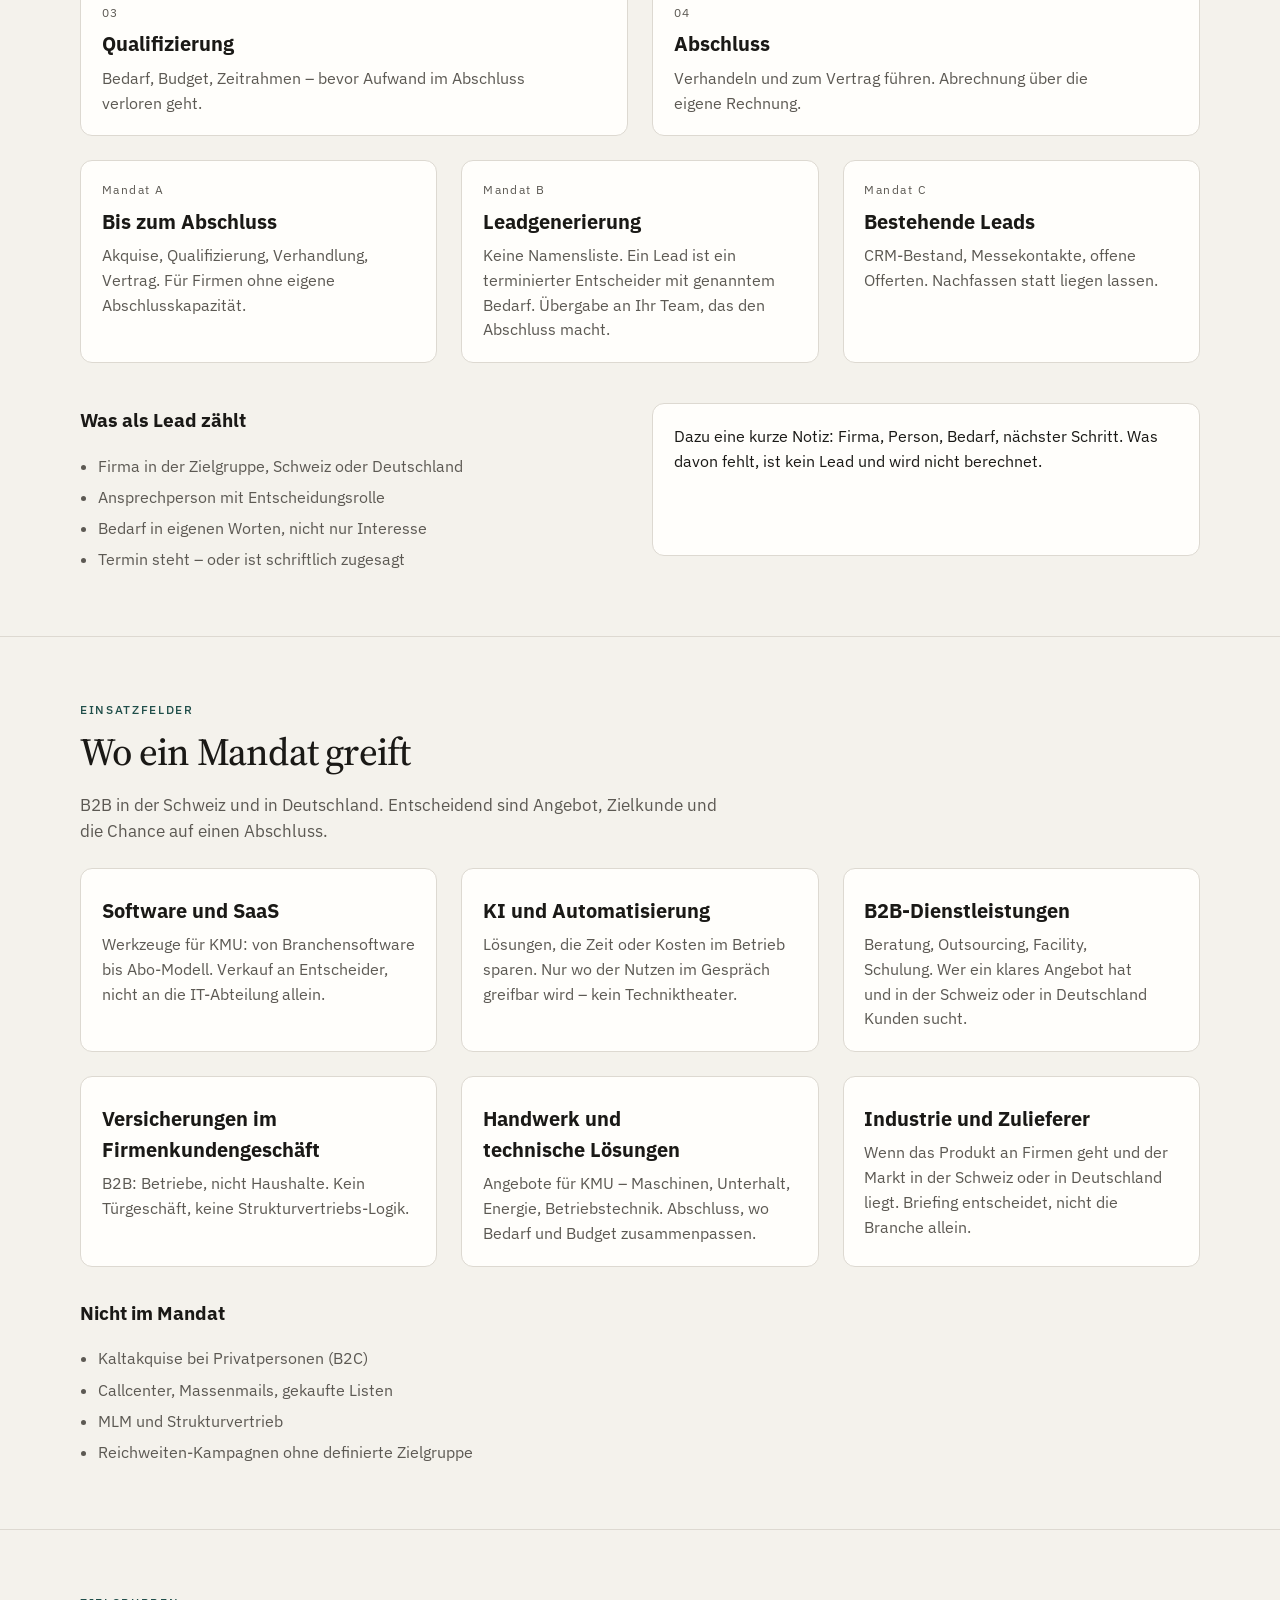
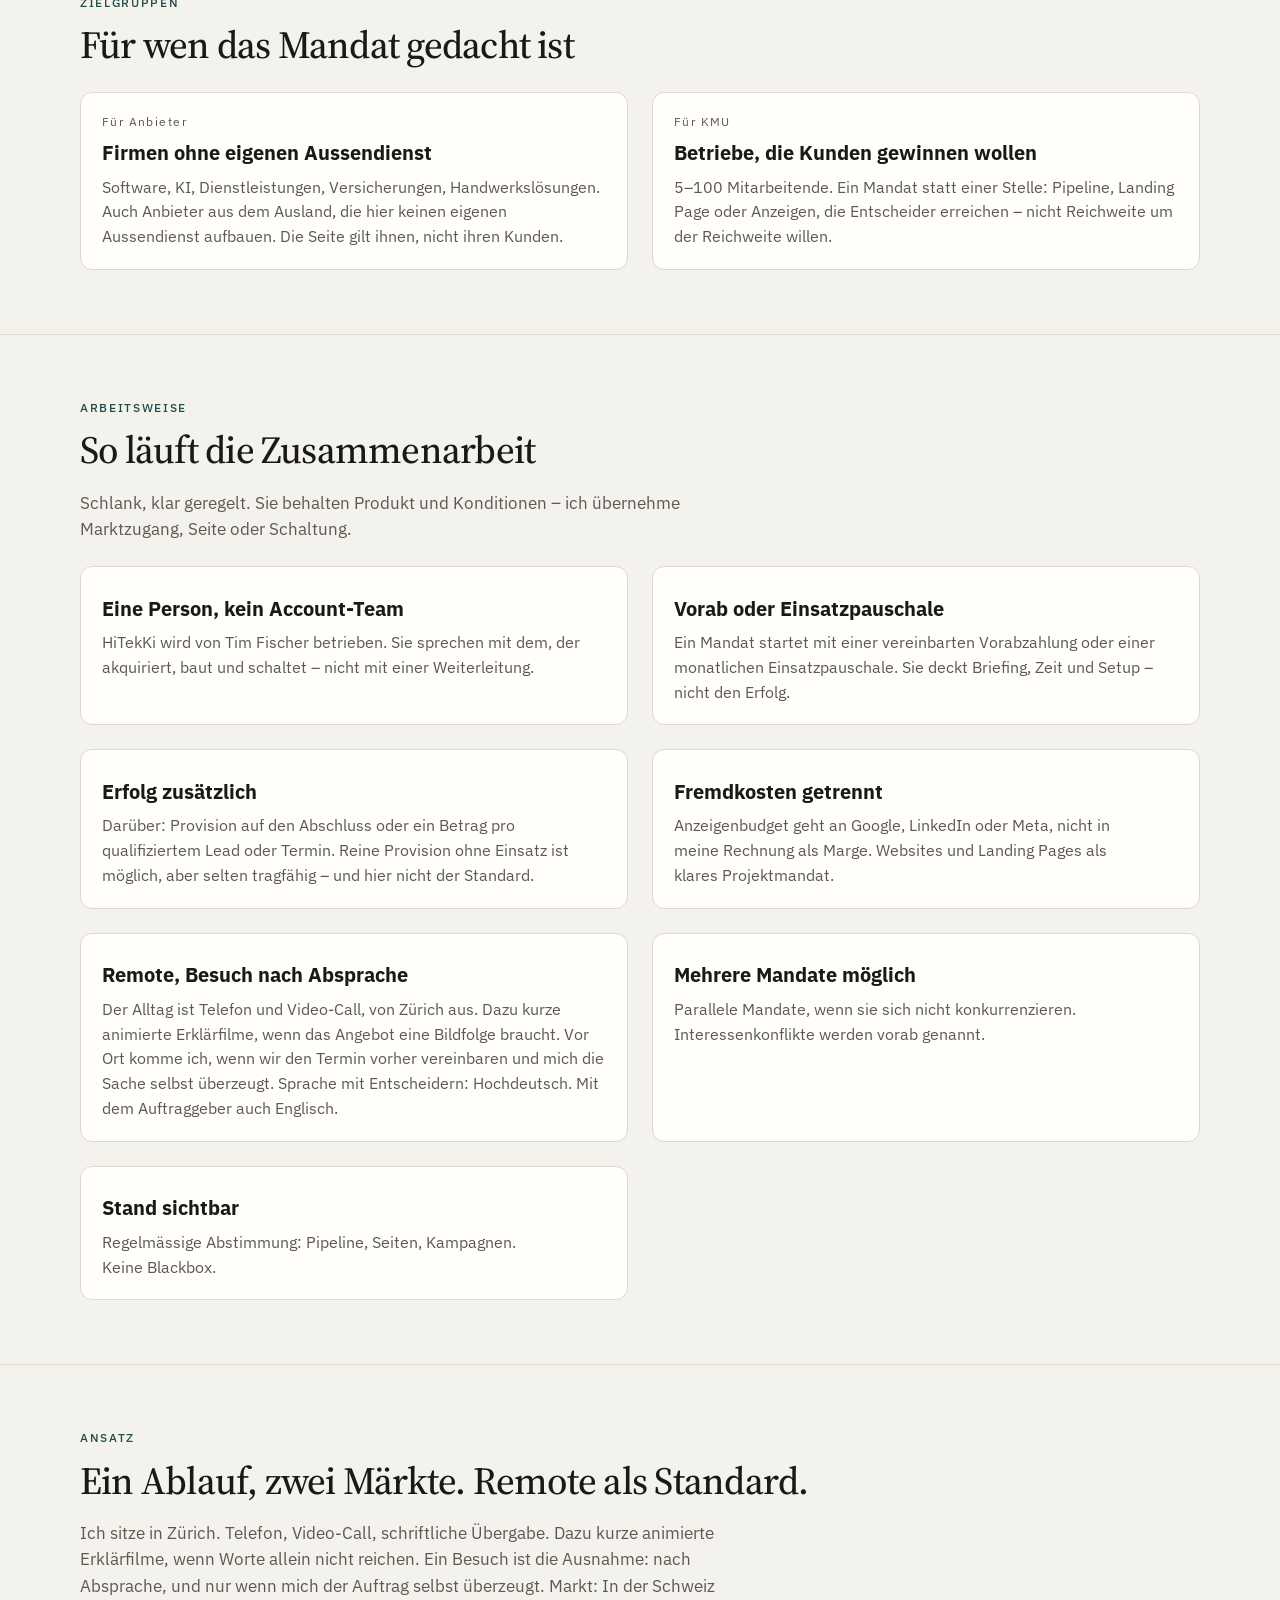
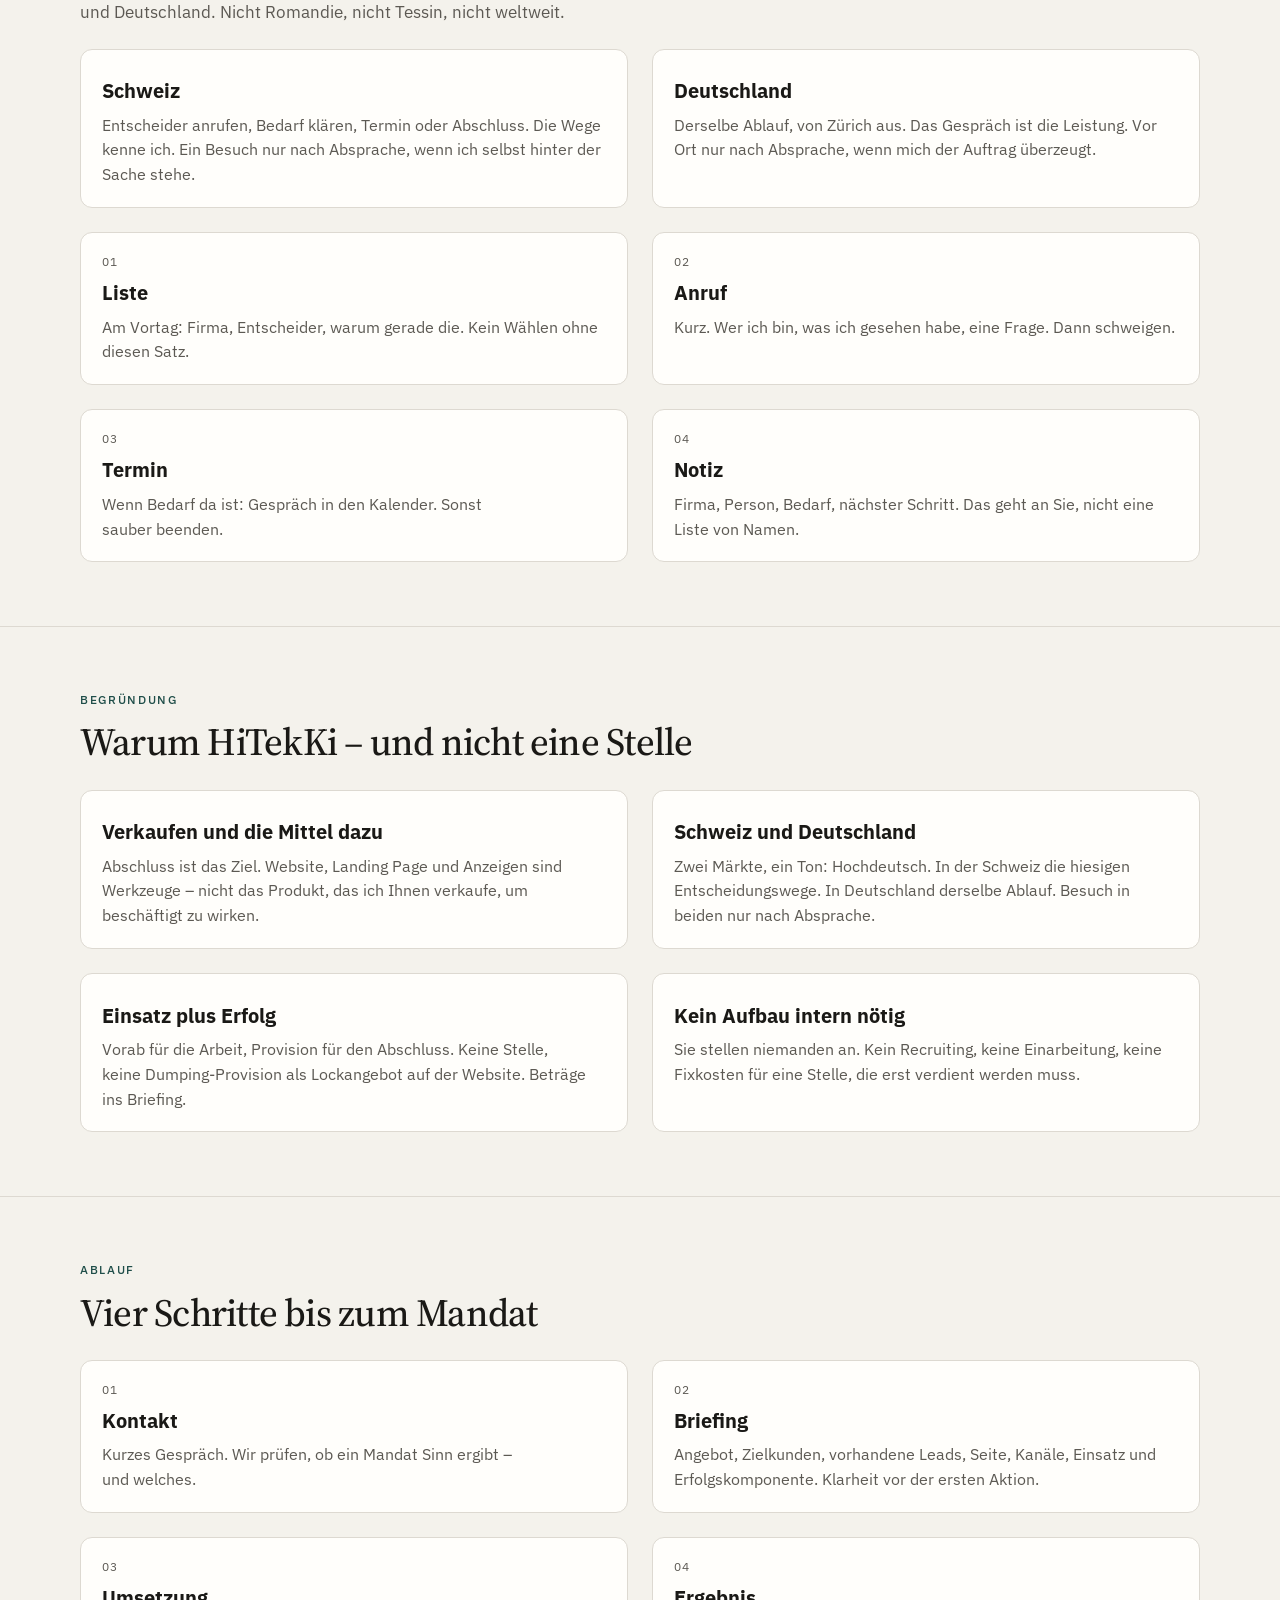
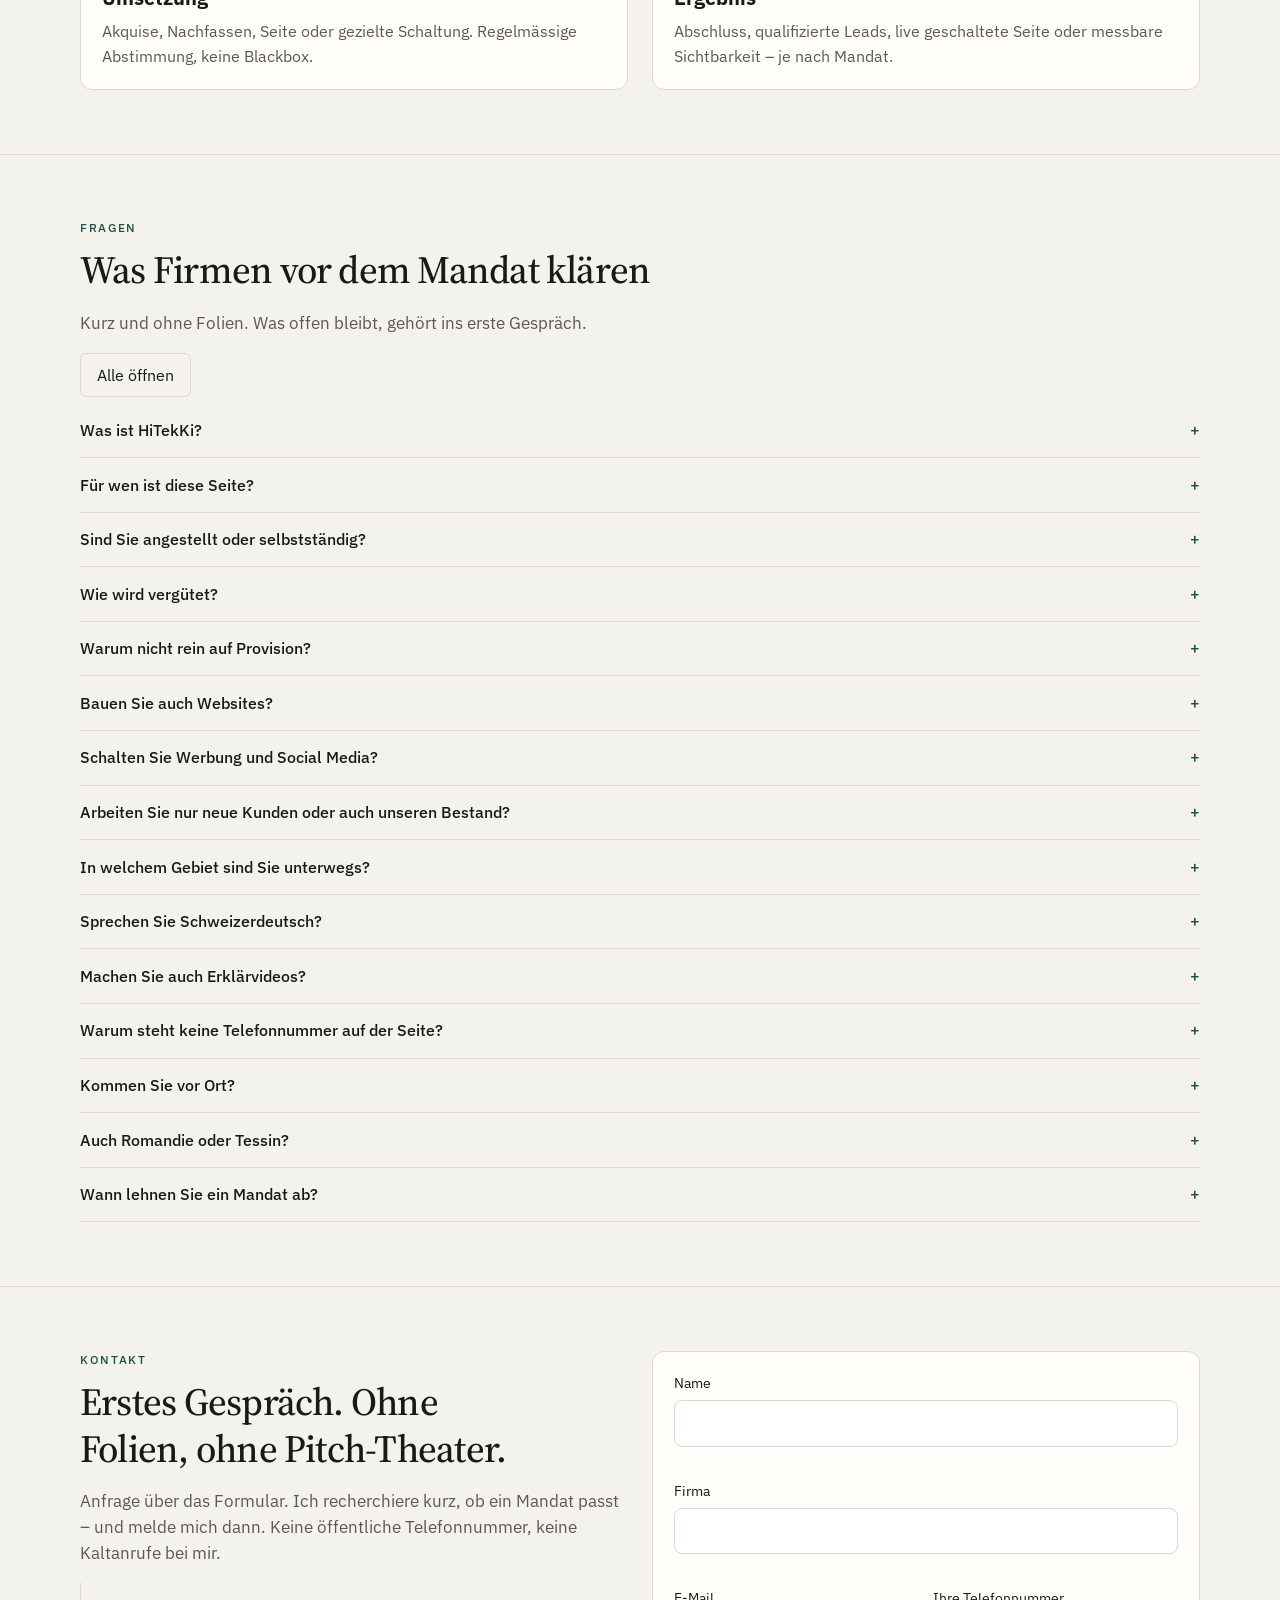
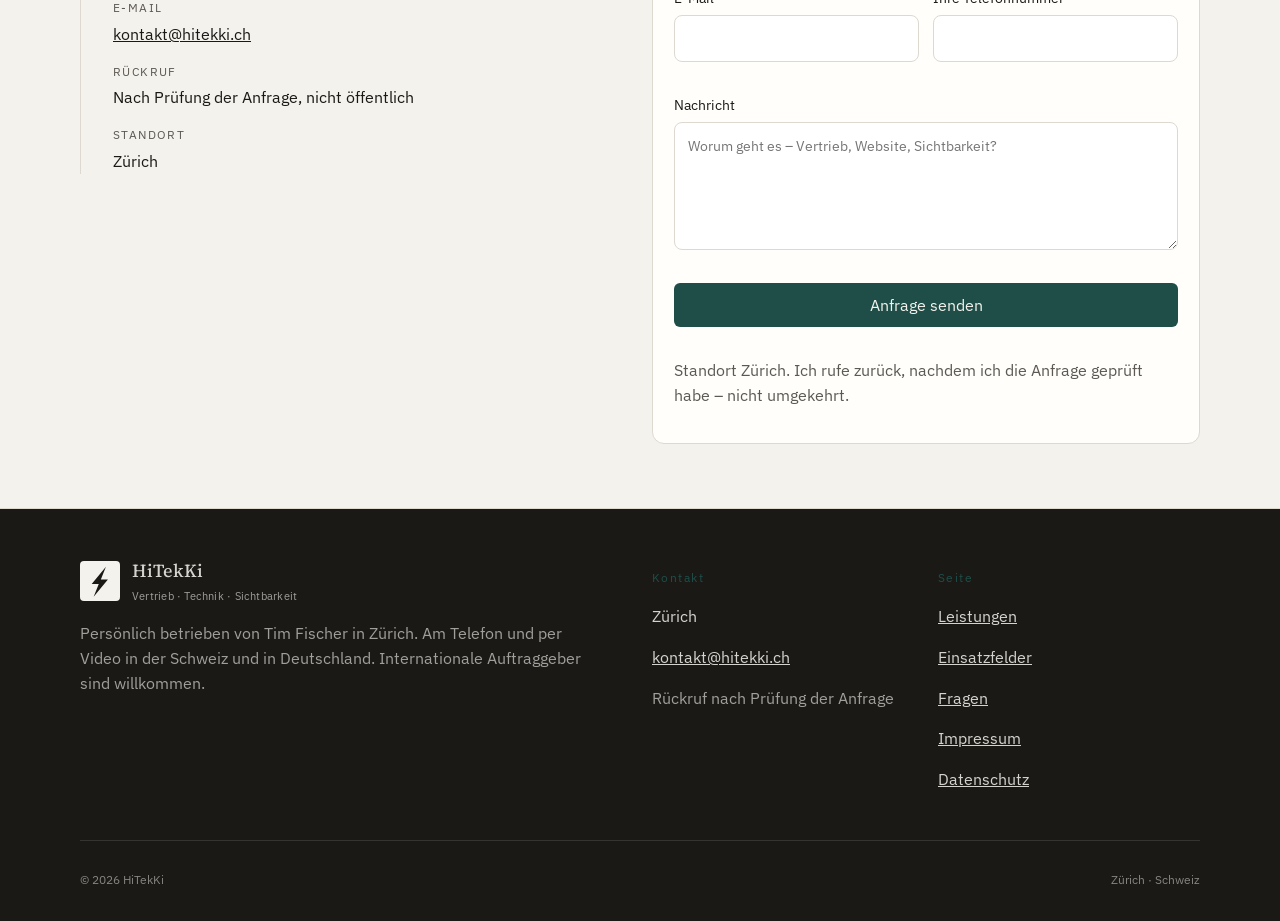
==== commit cc9c4516: "Formulierung: Schweiz und Deutschland, klarere Headline." ====
--- a/index.html
+++ b/index.html
@@ -4,7 +4,7 @@
   <meta charset="utf-8">
   <meta name="viewport" content="width=device-width, initial-scale=1">
   <title>HiTekKi · Vertrieb · Technik · Sichtbarkeit</title>
-  <meta name="description" content="HiTekKi – persönlich betrieben von Tim Fischer in Zürich. B2B-Vertrieb am Telefon und online für die Deutschschweiz und Deutschland.">
+  <meta name="description" content="HiTekKi – Tim Fischer in Zürich. Smart und seriös Kunden gewinnen, in der Schweiz und in Deutschland.">
   <meta name="theme-color" content="#F4F2EC">
   <link rel="icon" href="favicon.svg" type="image/svg+xml">
   <link rel="preconnect" href="https://fonts.googleapis.com">
@@ -47,9 +47,9 @@
     <section class="hero">
       <div class="wrap hero-grid">
         <div>
-          <p class="muted">HiTekKi · Zürich · <span data-i18n="hero.place">Deutschschweiz und Deutschland</span></p>
-          <h1><span data-i18n="hero.line">Kunden gewinnen. Am Telefon und per Video.</span><span class="pine" style="display:block" data-i18n="hero.accent">Deutschschweiz und Deutschland.</span></h1>
-          <p class="lede" data-i18n="hero.body">HiTekKi wird von Tim Fischer betrieben. Ich arbeite für Firmen, die in der Deutschschweiz und in Deutschland Kunden gewinnen wollen. Internationale Auftraggeber sind willkommen. Das Gespräch führen wir auf Deutsch oder Englisch.</p>
+          <p class="muted">HiTekKi · Zürich · <span data-i18n="hero.place">Schweiz und Deutschland</span></p>
+          <h1><span data-i18n="hero.line">Smart und seriös Kunden gewinnen.</span><span class="pine" style="display:block" data-i18n="hero.accent">In der Schweiz und Deutschland.</span></h1>
+          <p class="lede" data-i18n="hero.body">HiTekKi wird von Tim Fischer betrieben. Ich gewinne Kunden für Firmen, die in der Schweiz und in Deutschland verkaufen wollen. Auftraggeber aus dem Ausland sind willkommen. Wir sprechen Deutsch oder Englisch.</p>
           <div class="actions">
             <a class="btn" href="#kontakt" data-i18n="nav.cta">Gespräch vereinbaren</a>
             <a class="btn ghost" href="#leistungen" data-i18n="hero.services">Leistungen</a>
@@ -163,9 +163,9 @@
       <div class="wrap">
         <p class="kicker" data-i18n="app.kicker">Ansatz</p>
         <h2 data-i18n="app.title">Ein Ablauf, zwei Märkte. Remote als Standard.</h2>
-        <p class="lede" data-i18n="app.body">Ich sitze in Zürich. Telefon, Video-Call, schriftliche Übergabe. Dazu kurze animierte Erklärfilme, wenn Worte allein nicht reichen. Ein Besuch ist die Ausnahme: nach Absprache, und nur wenn mich der Auftrag selbst überzeugt. Markt: Deutschschweiz und Deutschland. Nicht Romandie, nicht Tessin, nicht weltweit.</p>
+        <p class="lede" data-i18n="app.body">Ich sitze in Zürich. Telefon, Video-Call, schriftliche Übergabe. Dazu kurze animierte Erklärfilme, wenn Worte allein nicht reichen. Ein Besuch ist die Ausnahme: nach Absprache, und nur wenn mich der Auftrag selbst überzeugt. Markt: In der Schweiz und Deutschland. Nicht Romandie, nicht Tessin, nicht weltweit.</p>
         <div class="two" style="margin-top:1.5rem">
-          <article class="card"><h3 data-i18n="mk1.t">Deutschschweiz</h3><p data-i18n="mk1.x">Entscheider anrufen, Bedarf klären, Termin oder Abschluss. Die Wege kenne ich. Ein Besuch nur nach Absprache, wenn ich selbst hinter der Sache stehe.</p></article>
+          <article class="card"><h3 data-i18n="mk1.t">Schweiz</h3><p data-i18n="mk1.x">Entscheider anrufen, Bedarf klären, Termin oder Abschluss. Die Wege kenne ich. Ein Besuch nur nach Absprache, wenn ich selbst hinter der Sache stehe.</p></article>
           <article class="card"><h3 data-i18n="mk2.t">Deutschland</h3><p data-i18n="mk2.x">Derselbe Ablauf, von Zürich aus. Das Gespräch ist die Leistung. Vor Ort nur nach Absprache, wenn mich der Auftrag überzeugt.</p></article>
         </div>
         <div class="grid-2" style="margin-top:1.5rem">
@@ -183,7 +183,7 @@
         <h2 data-i18n="why.title">Warum HiTekKi – und nicht eine Stelle</h2>
         <div class="grid-2" style="margin-top:1.5rem">
           <article class="item"><h3 data-i18n="r1.t">Verkaufen und die Mittel dazu</h3><p data-i18n="r1.x">Abschluss ist das Ziel. Website, Landing Page und Anzeigen sind Werkzeuge – nicht das Produkt, das ich Ihnen verkaufe, um beschäftigt zu wirken.</p></article>
-          <article class="item"><h3 data-i18n="r2.t">Schweiz und Deutschland</h3><p data-i18n="r2.x">Zwei Märkte, ein Ton: Hochdeutsch. In der Deutschschweiz die hiesigen Entscheidungswege. In Deutschland derselbe Ablauf. Besuch in beiden nur nach Absprache.</p></article>
+          <article class="item"><h3 data-i18n="r2.t">Schweiz und Deutschland</h3><p data-i18n="r2.x">Zwei Märkte, ein Ton: Hochdeutsch. In der Schweiz die hiesigen Entscheidungswege. In Deutschland derselbe Ablauf. Besuch in beiden nur nach Absprache.</p></article>
           <article class="item"><h3 data-i18n="r3.t">Einsatz plus Erfolg</h3><p data-i18n="r3.x">Vorab für die Arbeit, Provision für den Abschluss. Keine Stelle, keine Dumping-Provision als Lockangebot auf der Website. Beträge ins Briefing.</p></article>
           <article class="item"><h3 data-i18n="r4.t">Kein Aufbau intern nötig</h3><p data-i18n="r4.x">Sie stellen niemanden an. Kein Recruiting, keine Einarbeitung, keine Fixkosten für eine Stelle, die erst verdient werden muss.</p></article>
         </div>
@@ -211,19 +211,19 @@
         <p class="faq-tools"><button class="btn ghost" type="button" data-faq-toggle data-open="0" data-i18n="faq.open">Alle öffnen</button></p>
         <div id="faq-list">
           <details><summary data-i18n="q1">Was ist HiTekKi?</summary><p data-i18n="a1">Die Marke für meine Arbeit: Vertrieb, Technik, Sichtbarkeit. Betreiber bin ich, Tim Fischer, selbstständig in Zürich. Kein Team hinter der Kulisse, kein Dialekt, keine Agentur mit zehn Logos.</p></details>
-          <details><summary data-i18n="q2">Für wen ist diese Seite?</summary><p data-i18n="a2">Für Firmen, die in der Deutschschweiz oder in Deutschland verkaufen wollen. Der Auftraggeber darf im Ausland sitzen. Mit ihm spreche ich Deutsch oder Englisch, mit seinen Kunden auf Hochdeutsch.</p></details>
+          <details><summary data-i18n="q2">Für wen ist diese Seite?</summary><p data-i18n="a2">Für Firmen, die in der Schweiz oder in Deutschland verkaufen wollen. Der Auftraggeber darf im Ausland sitzen. Mit ihm spreche ich Deutsch oder Englisch, mit seinen Kunden auf Hochdeutsch.</p></details>
           <details><summary data-i18n="q3">Sind Sie angestellt oder selbstständig?</summary><p data-i18n="a3">Selbstständig. Eigene Rechnung, kein Arbeitsvertrag. Sie beauftragen ein Mandat. Das ist für Partner und Sozialversicherungen der saubere Weg.</p></details>
           <details><summary data-i18n="q4">Wie wird vergütet?</summary><p data-i18n="a4">Drei Teile, klar getrennt: eine Vorabzahlung oder Einsatzpauschale für die Arbeit; Provision oder Betrag pro qualifiziertem Lead, wenn es um Vertrieb geht; Anzeigenbudget direkt an die Plattform. Websites als Projektmandat. Beträge im Gespräch, nicht als Dumping auf der Seite.</p></details>
           <details><summary data-i18n="q5">Warum nicht rein auf Provision?</summary><p data-i18n="a5">Weil seriöse Akquise Zeit kostet, bevor der erste Abschluss da ist. Ohne Einsatz tragen nur Mandate mit sehr hoher Abschlusswahrscheinlichkeit. Ein kleines Fixum oder eine Vorabzahlung filtert ausserdem Anfragen, die nicht ernst gemeint sind – für beide Seiten.</p></details>
           <details><summary data-i18n="q6">Bauen Sie auch Websites?</summary><p data-i18n="a6">Ja – Seiten und Landing Pages, die Anfragen oder Abschlüsse tragen. Kein Design um des Designs willen.</p></details>
           <details><summary data-i18n="q7">Schalten Sie Werbung und Social Media?</summary><p data-i18n="a7">Ja, zielgerichtet: Suchanzeigen, LinkedIn, wo nötig Meta. Zielgruppe und Angebot zuerst, Kanal danach. Kein TikTok-Entertainment, keine Reichweite ohne Entscheider.</p></details>
           <details><summary data-i18n="q8">Arbeiten Sie nur neue Kunden oder auch unseren Bestand?</summary><p data-i18n="a8">Beides. Neue Akquise, Leadgenerierung für Ihr Team oder Nachfassen von CRM, Messekontakten und offenen Offerten.</p></details>
-          <details><summary data-i18n="q9">In welchem Gebiet sind Sie unterwegs?</summary><p data-i18n="a9">Sitz Zürich. Normalfall ist Telefon und Video-Call, in der Deutschschweiz und in Deutschland. Ein Besuch ist möglich, vorher abgesprochen, und nur wenn mich der Auftrag selbst überzeugt.</p></details>
-          <details><summary data-i18n="q10">Sprechen Sie Schweizerdeutsch?</summary><p data-i18n="a10">Nein. Gespräche mit Entscheidern auf Hochdeutsch. Das gilt in der Deutschschweiz und in Deutschland. Mit dem Auftraggeber auch auf Englisch.</p></details>
+          <details><summary data-i18n="q9">In welchem Gebiet sind Sie unterwegs?</summary><p data-i18n="a9">Sitz Zürich. Normalfall ist Telefon und Video-Call, in der Schweiz und in Deutschland. Ein Besuch ist möglich, vorher abgesprochen, und nur wenn mich der Auftrag selbst überzeugt.</p></details>
+          <details><summary data-i18n="q10">Sprechen Sie Schweizerdeutsch?</summary><p data-i18n="a10">Nein. Gespräche mit Entscheidern auf Hochdeutsch. Das gilt in der Schweiz und in Deutschland. Mit dem Auftraggeber auch auf Englisch.</p></details>
           <details><summary data-i18n="q11">Machen Sie auch Erklärvideos?</summary><p data-i18n="a11">Ja. Kurze, einfach animierte Filme und Video-Präsentationen, die ein Angebot verständlich machen. Kein Kamerateam, kein Hochglanz. Der Film dient dem Gespräch, nicht der Selbstdarstellung.</p></details>
           <details><summary data-i18n="q12">Warum steht keine Telefonnummer auf der Seite?</summary><p data-i18n="a12">Weil ich Anfragen zuerst prüfe: Firma, Angebot, ob ein Mandat sinnvoll ist. Danach der Rückruf. Keine öffentliche Nummer, keine ungefilterten Anrufe.</p></details>
           <details><summary data-i18n="q13">Kommen Sie vor Ort?</summary><p data-i18n="a13">Nach Absprache, ja. Remote bleibt der Normalfall. Ich komme, wenn der Termin vorher steht und mich die Sache selbst interessiert. Nicht als Aussendienst auf Abruf.</p></details>
-          <details><summary data-i18n="q14">Auch Romandie oder Tessin?</summary><p data-i18n="a14">Nein. Gespräche mit Entscheidern auf Hochdeutsch. Markt ist die Deutschschweiz und Deutschland, nicht die französisch- oder italienischsprachige Schweiz.</p></details>
+          <details><summary data-i18n="q14">Auch Romandie oder Tessin?</summary><p data-i18n="a14">Nein. Gespräche mit Entscheidern auf Hochdeutsch. Markt ist die Schweiz und Deutschland, nicht die französisch- oder italienischsprachige Schweiz.</p></details>
           <details><summary data-i18n="q15">Wann lehnen Sie ein Mandat ab?</summary><p data-i18n="a15">Wenn Angebot, Markt oder Konditionen nicht tragen. Lieber kein Mandat als Aktivität ohne Abschlusschance.</p></details>
         </div>
       </div>
@@ -269,7 +269,7 @@
           <span class="bolt" aria-hidden="true"><svg viewBox="0 0 76 136" fill="currentColor"><path d="M64.5 3 42.5 58.5H73L11.5 133 33.5 77.5H3Z"/></svg></span>
           <span><strong>HiTekKi</strong><small>Vertrieb · Technik · Sichtbarkeit</small></span>
         </a>
-        <p class="dim" data-i18n="foot.blurb">Persönlich betrieben von Tim Fischer in Zürich. Am Telefon und per Video in der Deutschschweiz und in Deutschland. Internationale Auftraggeber sind willkommen.</p>
+        <p class="dim" data-i18n="foot.blurb">Persönlich betrieben von Tim Fischer in Zürich. Am Telefon und per Video in der Schweiz und in Deutschland. Internationale Auftraggeber sind willkommen.</p>
       </div>
       <div class="legal-links">
         <div>
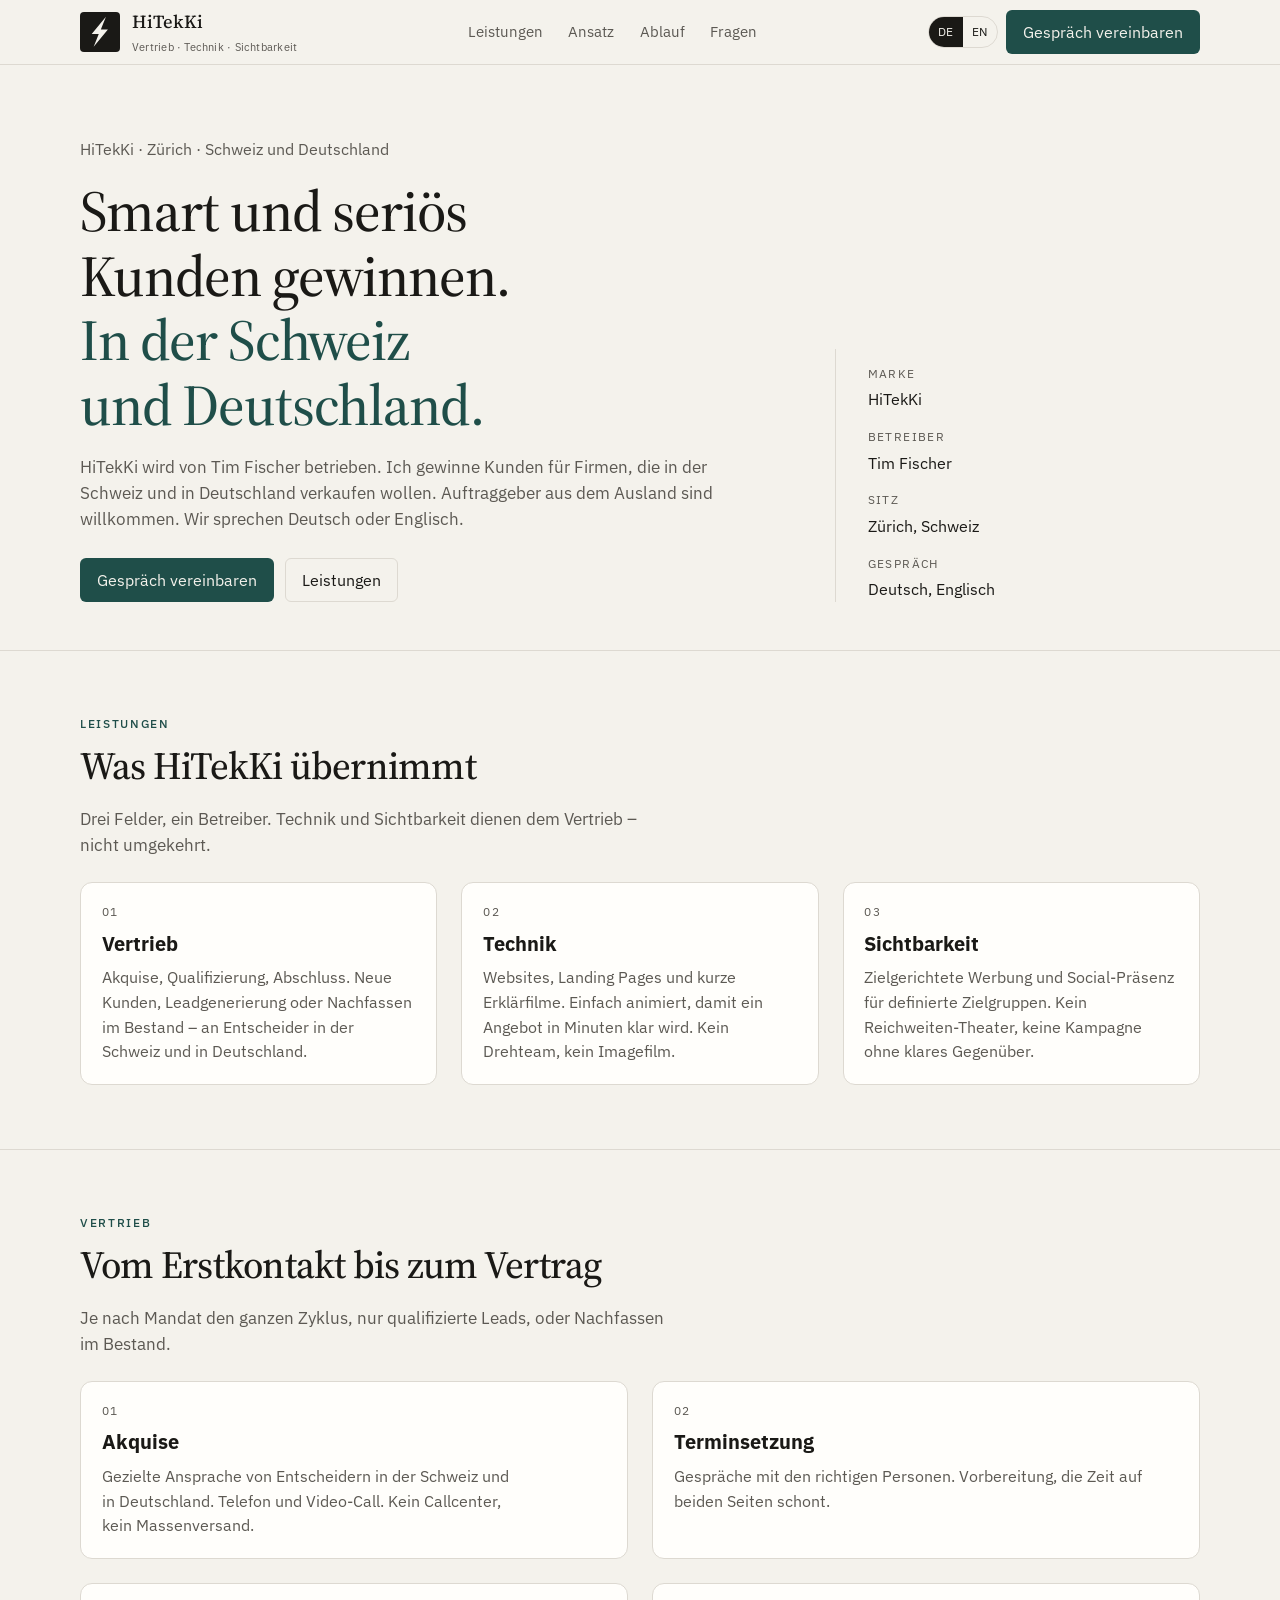
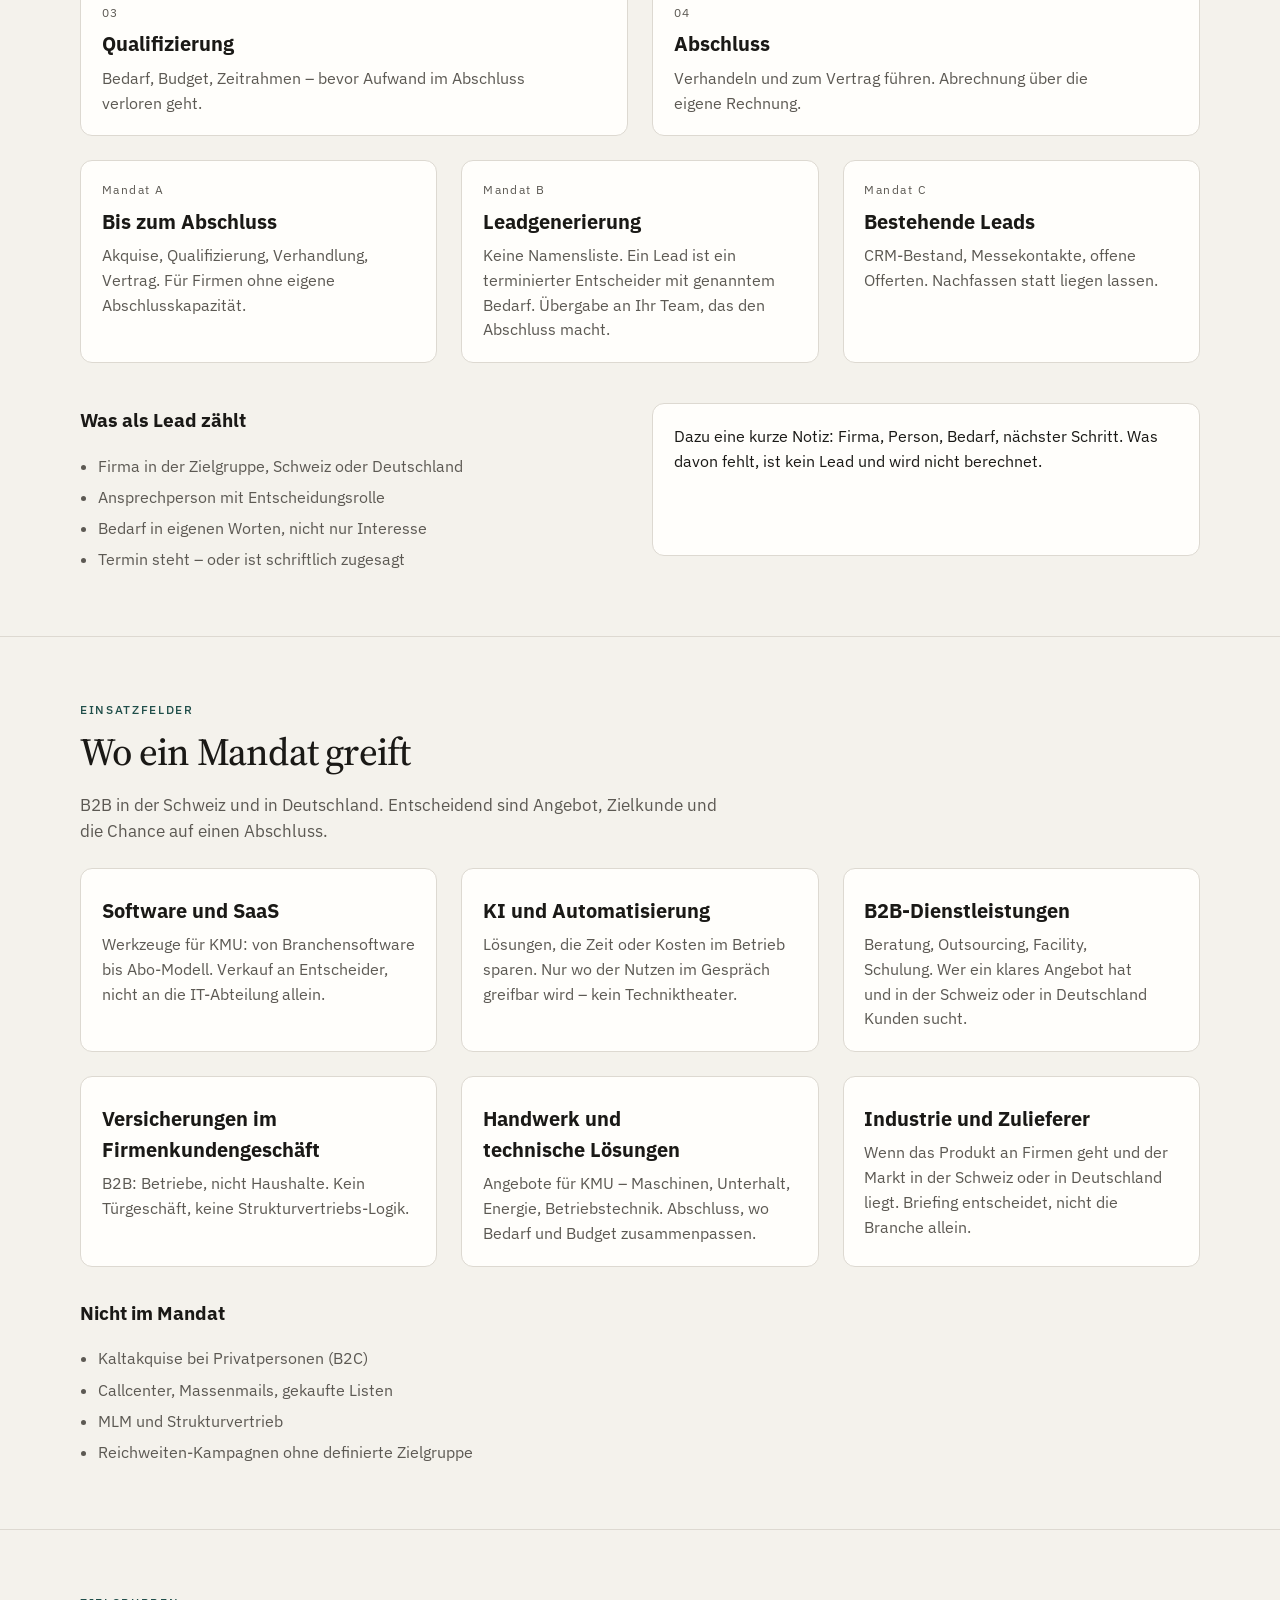
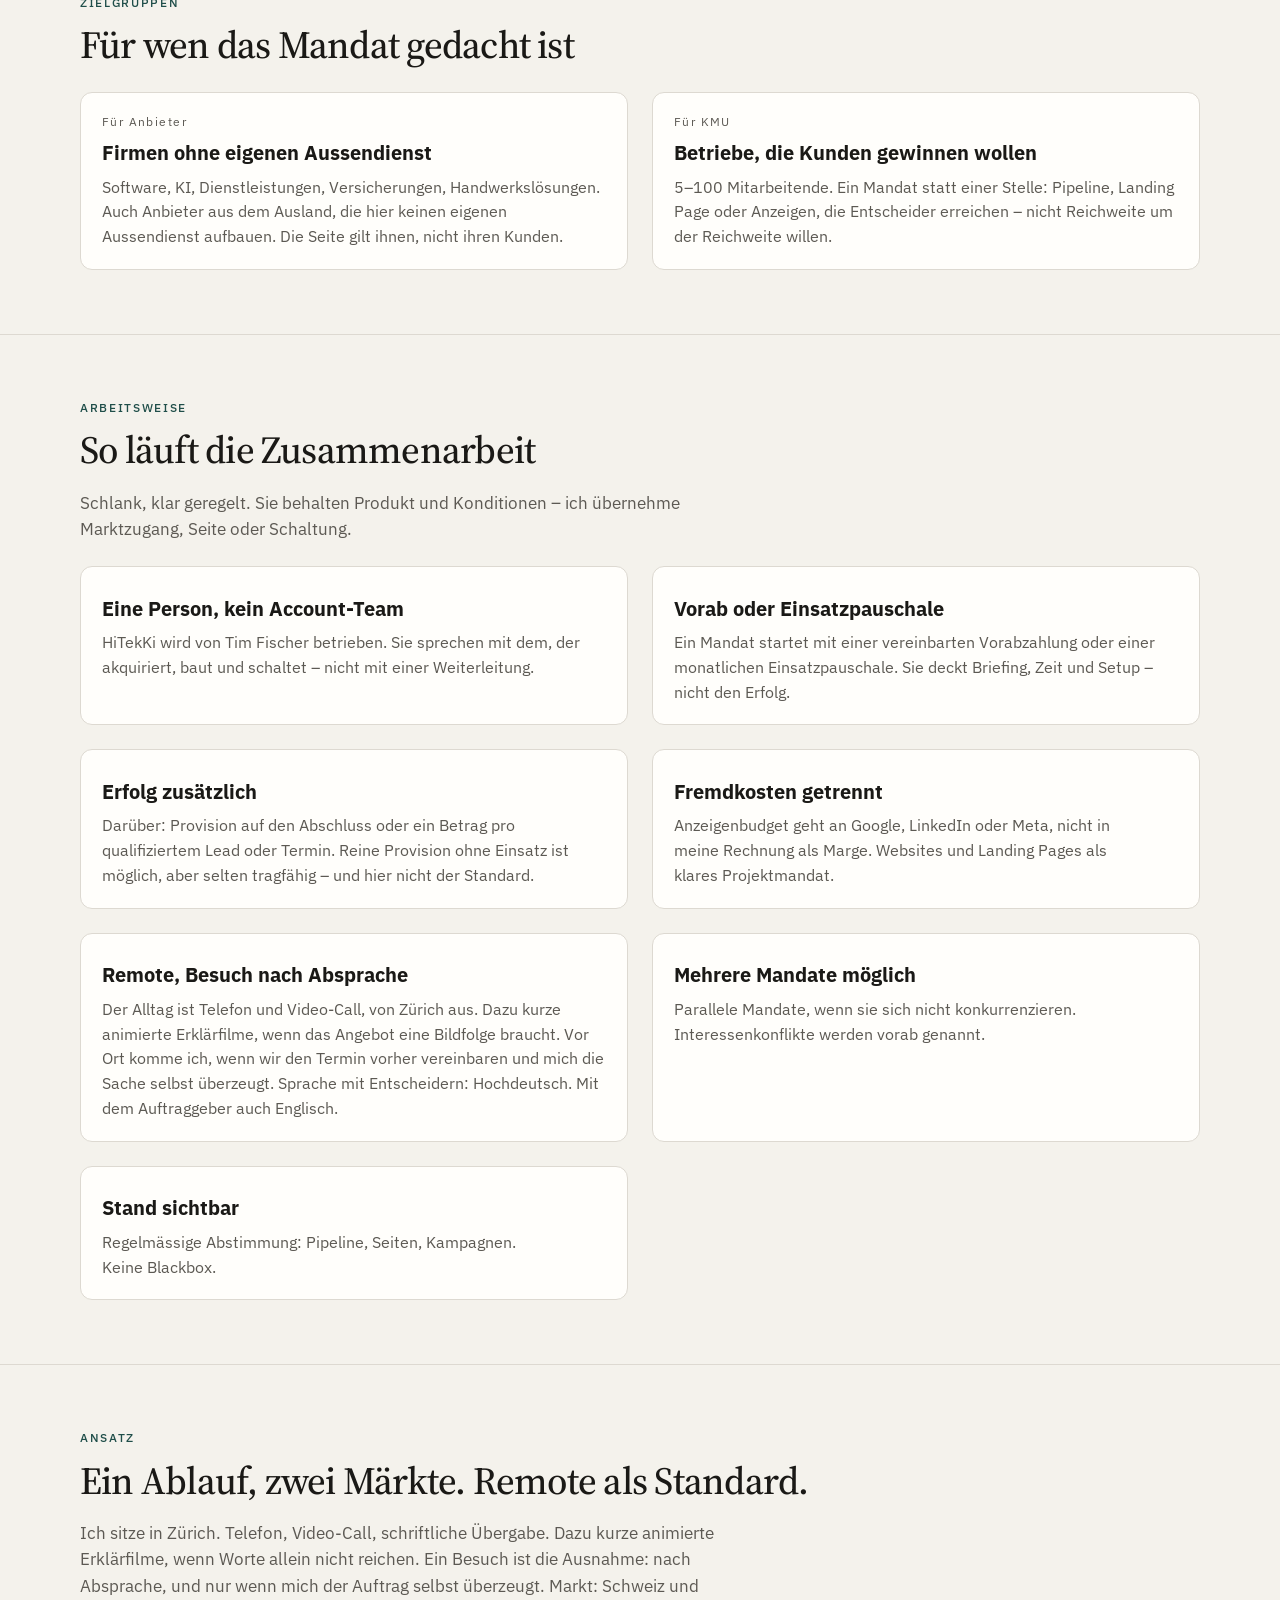
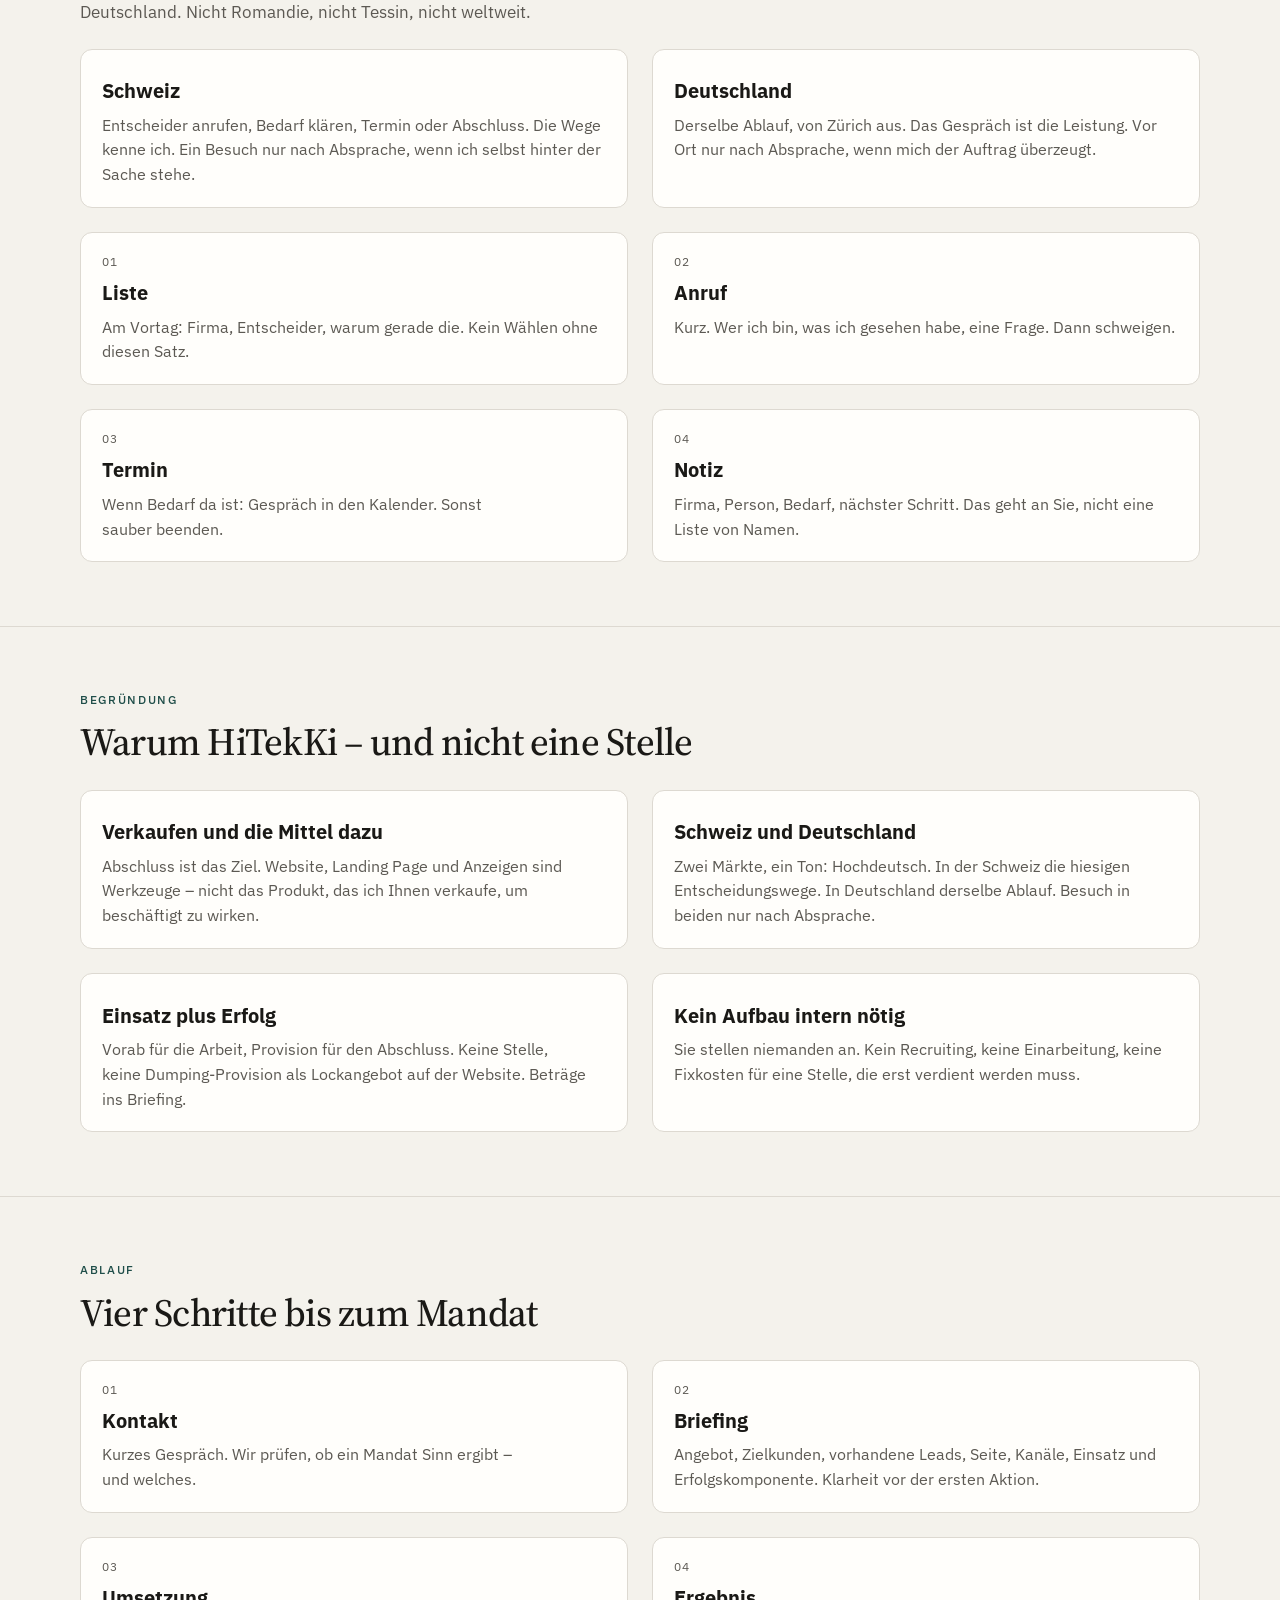
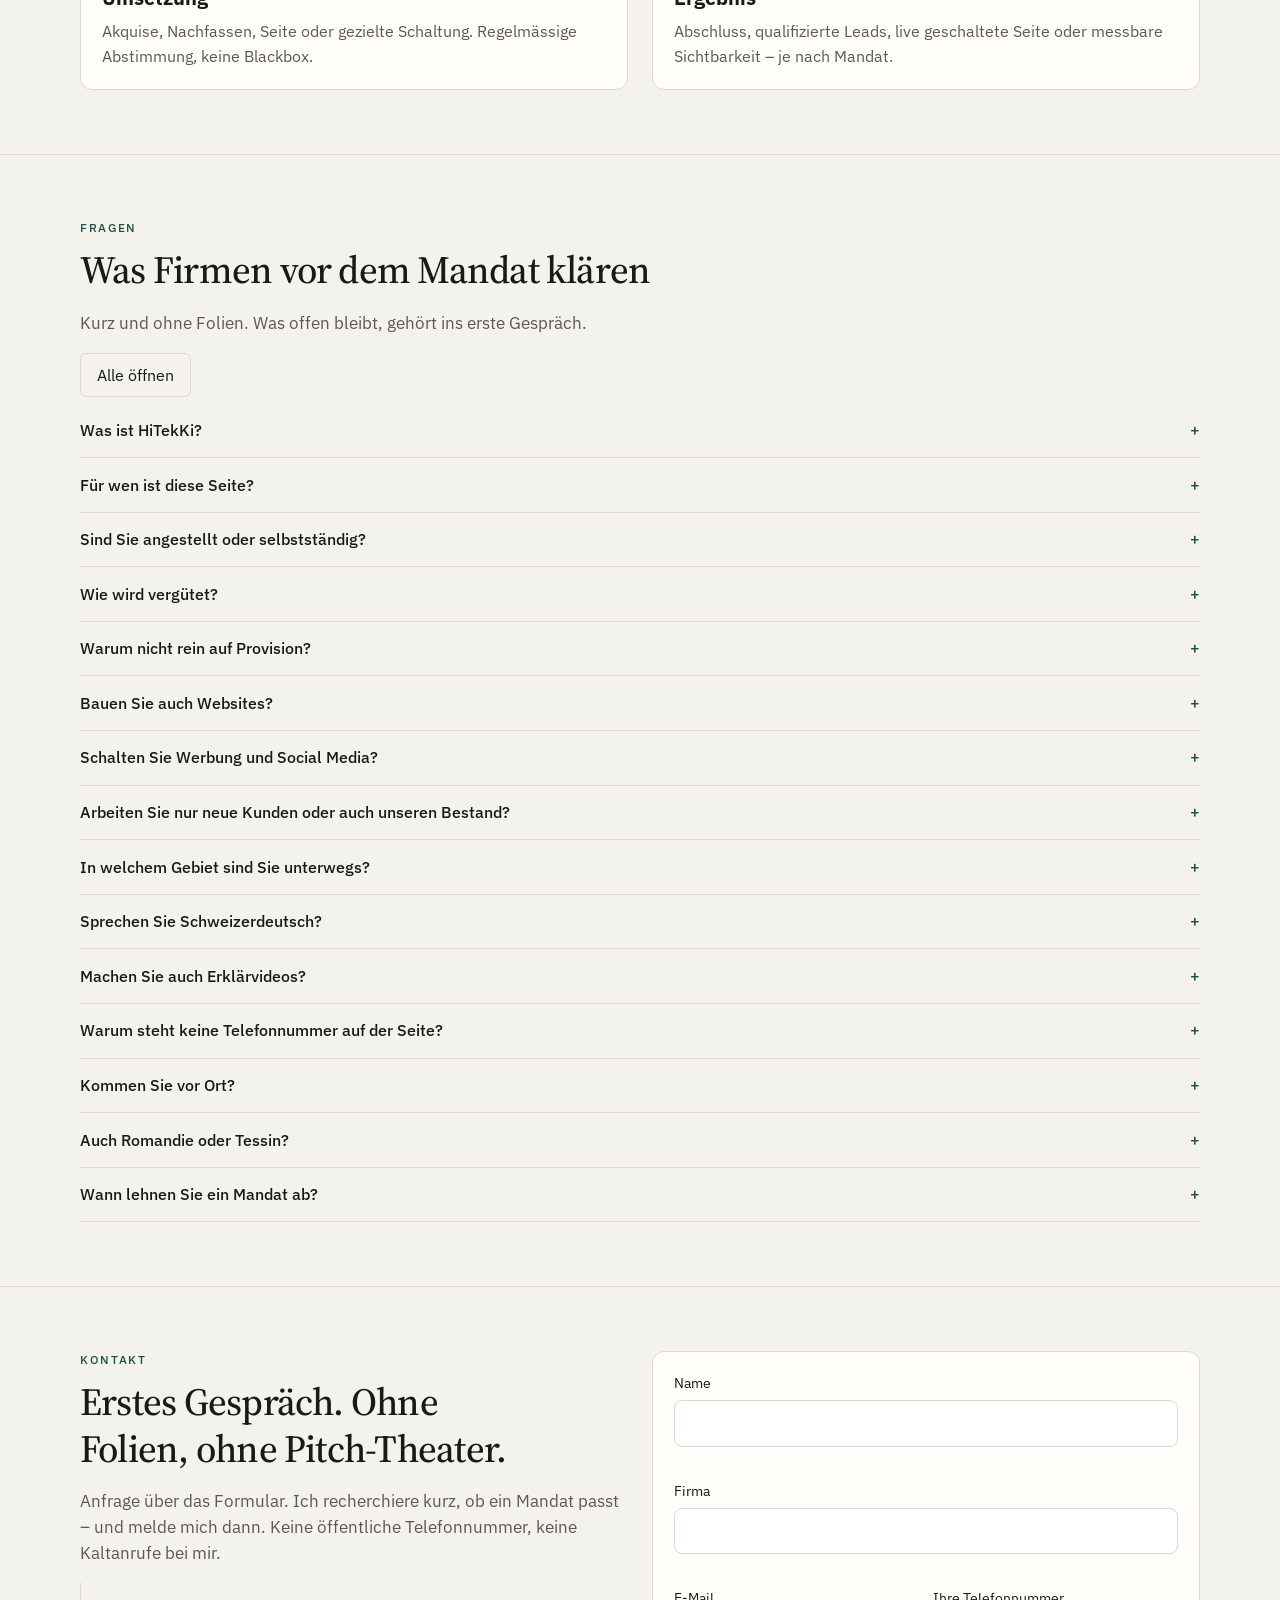
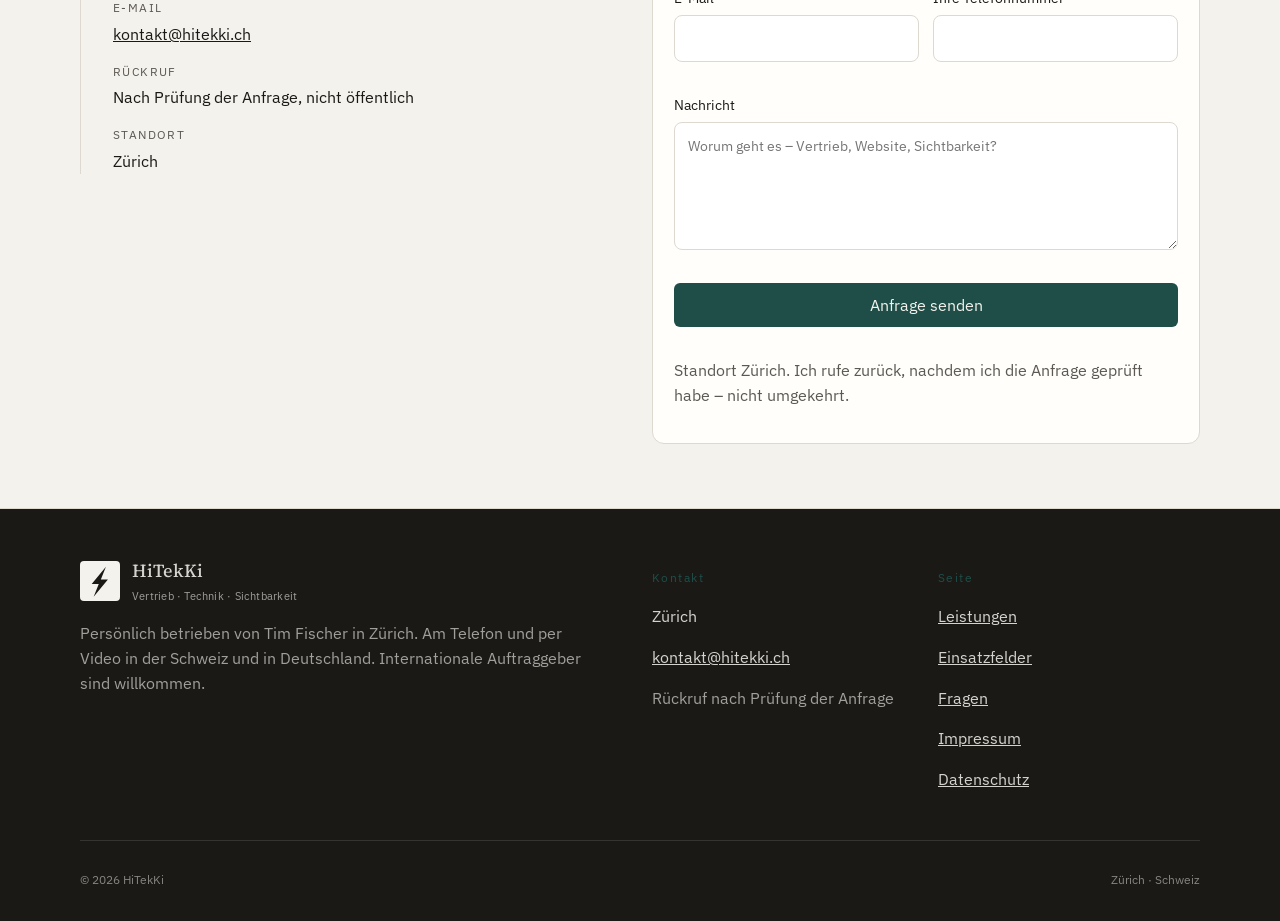
==== commit 334c6521: "Satz im Ansatz: Markt Schweiz und Deutschland." ====
--- a/index.html
+++ b/index.html
@@ -163,7 +163,7 @@
       <div class="wrap">
         <p class="kicker" data-i18n="app.kicker">Ansatz</p>
         <h2 data-i18n="app.title">Ein Ablauf, zwei Märkte. Remote als Standard.</h2>
-        <p class="lede" data-i18n="app.body">Ich sitze in Zürich. Telefon, Video-Call, schriftliche Übergabe. Dazu kurze animierte Erklärfilme, wenn Worte allein nicht reichen. Ein Besuch ist die Ausnahme: nach Absprache, und nur wenn mich der Auftrag selbst überzeugt. Markt: In der Schweiz und Deutschland. Nicht Romandie, nicht Tessin, nicht weltweit.</p>
+        <p class="lede" data-i18n="app.body">Ich sitze in Zürich. Telefon, Video-Call, schriftliche Übergabe. Dazu kurze animierte Erklärfilme, wenn Worte allein nicht reichen. Ein Besuch ist die Ausnahme: nach Absprache, und nur wenn mich der Auftrag selbst überzeugt. Markt: Schweiz und Deutschland. Nicht Romandie, nicht Tessin, nicht weltweit.</p>
         <div class="two" style="margin-top:1.5rem">
           <article class="card"><h3 data-i18n="mk1.t">Schweiz</h3><p data-i18n="mk1.x">Entscheider anrufen, Bedarf klären, Termin oder Abschluss. Die Wege kenne ich. Ein Besuch nur nach Absprache, wenn ich selbst hinter der Sache stehe.</p></article>
           <article class="card"><h3 data-i18n="mk2.t">Deutschland</h3><p data-i18n="mk2.x">Derselbe Ablauf, von Zürich aus. Das Gespräch ist die Leistung. Vor Ort nur nach Absprache, wenn mich der Auftrag überzeugt.</p></article>
